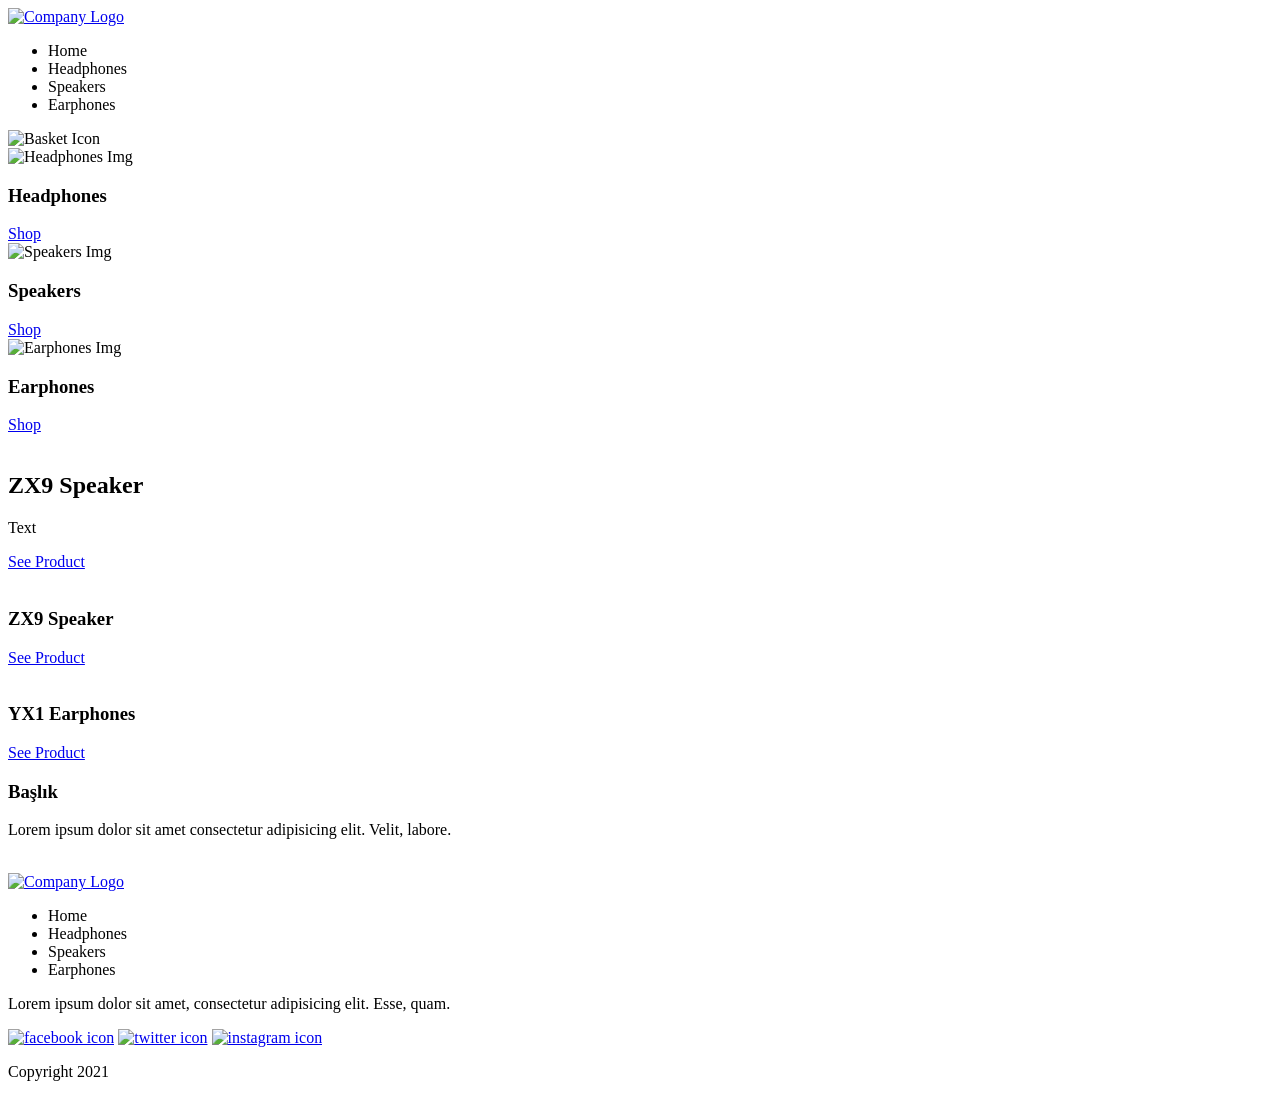
==== index.html @ f047198a "Update" ====
<!DOCTYPE html>
<html lang="en">
<head>
  <meta charset="UTF-8">
  <meta name="viewport" content="width=device-width, initial-scale=1.0">
  <title>Figma - Audiophile</title>
  <link rel="stylesheet" href="assets/css/reset.css">
  <script type="module" src="/assets/js/global.js" defer></script>
</head>
<body>
  <div class="container">
    <div class="header">
      <a href="/"><img src="" alt="Company Logo"></a>
      <div class="navbar">
        <ul>
          <li>Home</li>
          <li>Headphones</li>
          <li>Speakers</li>
          <li>Earphones</li>
        </ul>
      </div>
      <img src="" alt="Basket Icon">
    </div>
    <div class="hero">
      <div class="hero-text">

      </div>
      <!-- <img class="hero-img" src="assets/product-xx99-mark-two-headphones/desktop/image-category-page-preview.jpg" alt="Hero Img"> -->
    </div>
    <div class="categories">
      <div class="category-item">
        <img src="" alt="Headphones Img">
        <h3>Headphones</h3>
        <a href="#">Shop</a>
      </div>
      <div class="category-item">
        <img src="" alt="Speakers Img">
        <h3>Speakers</h3>
        <a href="#">Shop</a>
      </div>
      <div class="category-item">
        <img src="" alt="Earphones Img">
        <h3>Earphones</h3>
        <a href="#">Shop</a>
      </div>
    </div>
    <div class="products">
      <div class="product-zx9">
        <img src="" alt="">
        <div class="product-zx9-text">
          <h2>ZX9 Speaker</h2>
          <p>Text</p>
          <a href="#">See Product</a>
        </div>
      </div>
      <div class="product-zx7">
        <img src="" alt="">
        <div class="product-zx7-text">
          <h3>ZX9 Speaker</h3>
          <a href="#">See Product</a>
        </div>
      </div>
      <div class="product-zx9">
        <img src="" alt="">
        <div class="product-yx1-text">
          <h3>YX1 Earphones</h3>
          <a href="#">See Product</a>
        </div>
      </div>
    </div>
    <div class="main-content">
      <div class="content-text">
        <h3>Başlık</h3>
        <p>Lorem ipsum dolor sit amet consectetur adipisicing elit. Velit, labore.</p>
      </div>
      <img src="" alt="">
    </div>
    <div class="footer">
      <a href="/"><img src="" alt="Company Logo"></a>
      <div class="navbar">
        <ul>
          <li>Home</li>
          <li>Headphones</li>
          <li>Speakers</li>
          <li>Earphones</li>
        </ul>
      </div>
      <p>Lorem ipsum dolor sit amet, consectetur adipisicing elit. Esse, quam.</p>
      <div class="social-media">
        <a href="#"><img src="" alt="facebook icon"></a>
        <a href="#"><img src="" alt="twitter icon"></a>
        <a href="#"><img src="" alt="instagram icon"></a>
      </div>
      <p>Copyright 2021</p>
    </div>
  </div>
</body>
</html>
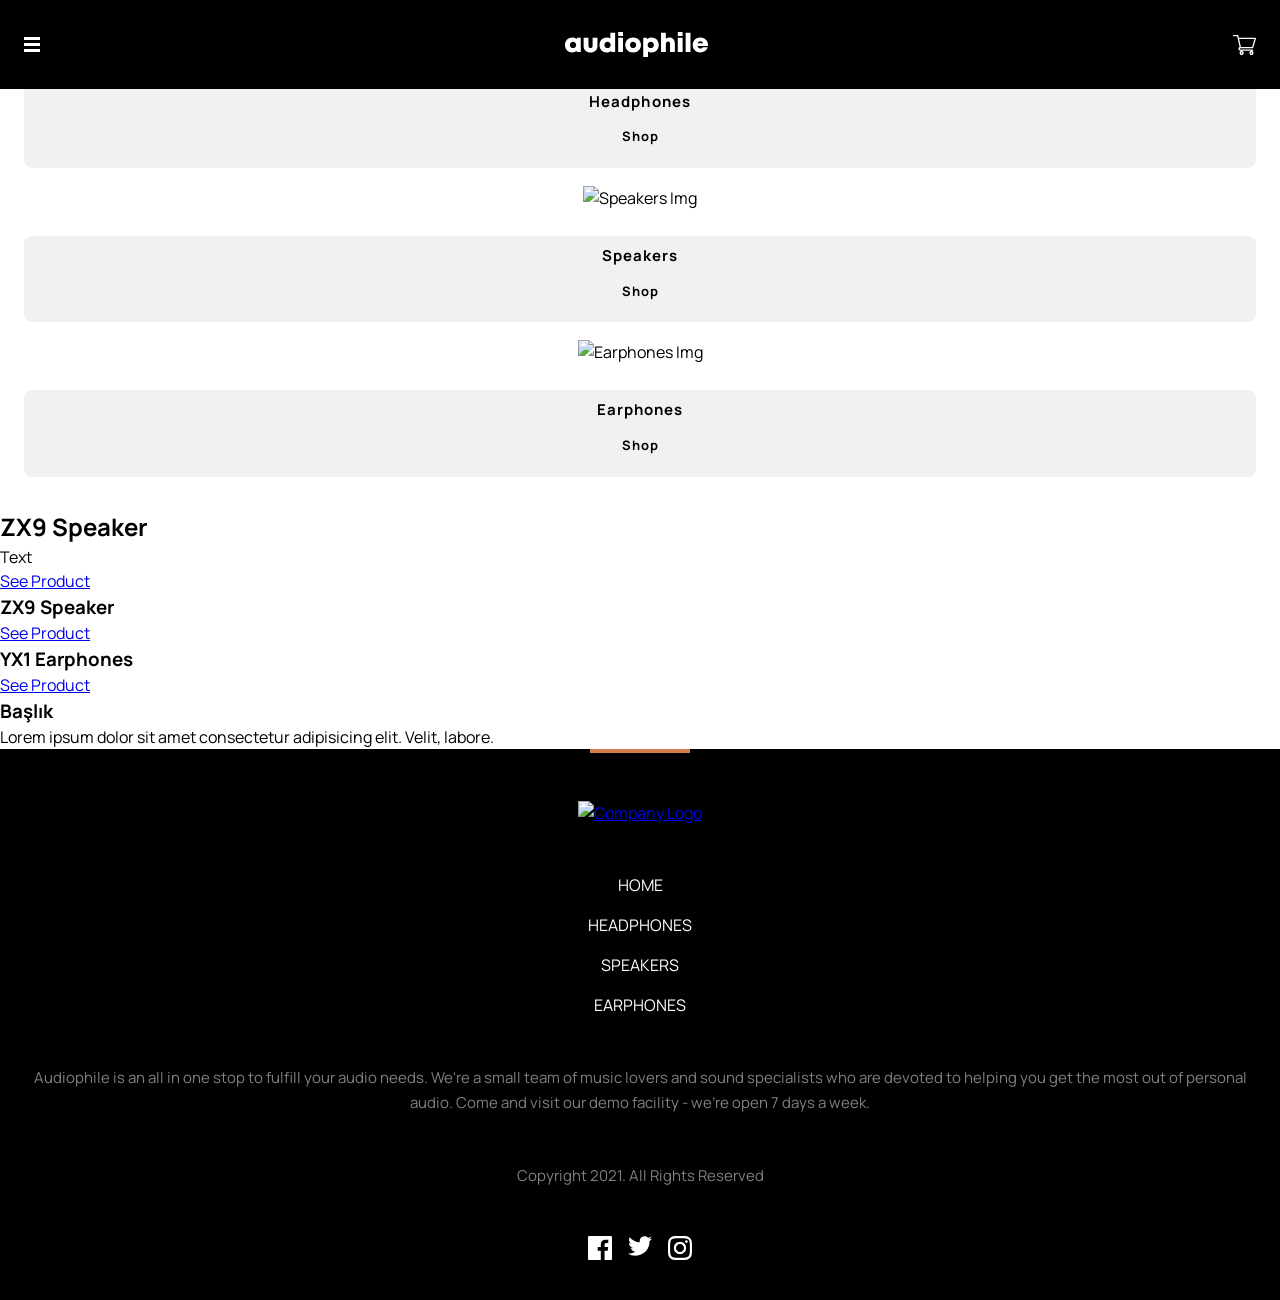
==== commit 5b36ecee: "update" ====
--- a/index.html
+++ b/index.html
@@ -1,98 +1,122 @@
 <!DOCTYPE html>
 <html lang="en">
-<head>
-  <meta charset="UTF-8">
-  <meta name="viewport" content="width=device-width, initial-scale=1.0">
-  <title>Figma - Audiophile</title>
-  <link rel="stylesheet" href="assets/css/reset.css">
-  <script type="module" src="/assets/js/global.js" defer></script>
-</head>
-<body>
-  <div class="container">
-    <div class="header">
-      <a href="/"><img src="" alt="Company Logo"></a>
-      <div class="navbar">
-        <ul>
-          <li>Home</li>
-          <li>Headphones</li>
-          <li>Speakers</li>
-          <li>Earphones</li>
-        </ul>
+  <head>
+    <meta charset="UTF-8" />
+    <meta name="viewport" content="width=device-width, initial-scale=1.0" />
+    <title>Figma - Audiophile</title>
+    <link rel="stylesheet" href="assets/css/reset.css" />
+    <script type="module" src="/assets/js/home.js" defer></script>
+  </head>
+  <body>
+    <div class="container">
+      <div class="header">
+        <div class="hamburger-menu">
+          <label>
+            <input type="checkbox" class="hamburgerMenuInput" />
+            <img src="/assets/shared/mobile/hamburger-icon.svg" alt="Hamburger Menu" />
+          </label>
+          <dialog class="hamburger-menu-container">
+            <div class="categories">
+              <div class="category-item">
+                <img src="/assets/product-xx99-mark-one-headphones/mobile/image-category-page-preview.png" alt="Headphones Img" />
+                <h3>HEADPHONES</h3>
+                <a href="/assets/pages/category.html#Headphones"><span>SHOP</span> <img src="../shared/mobile/right-arrow.svg" alt="Right Arrow" /></a>
+              </div>
+              <div class="category-item">
+                <img src="/assets/product-xx99-mark-one-headphones/mobile/image-category-page-preview.png" alt="Speakers Img" />
+                <h3>SPEAKERS</h3>
+                <a href="/assets/pages/category.html#Speakers"><span>SHOP</span> <img src="../shared/mobile/right-arrow.svg" alt="Right Arrow" /></a>
+              </div>
+              <div class="category-item">
+                <img src="/assets/product-xx99-mark-one-headphones/mobile/image-category-page-preview.png" alt="Earphones Img" />
+                <h3>EARPHONES</h3>
+                <a href="/assets/pages/category.html#Earphones"><span>SHOP</span> <img src="../shared/mobile/right-arrow.svg" alt="Right Arrow" /></a>
+              </div>
+            </div>
+          </dialog>
+        </div>
+        <a href="/"><img src="/assets/shared/desktop/logo.svg" alt="Company Logo" /></a>
+        <div class="navbar">
+          <ul>
+            <li>Home</li>
+            <li>Headphones</li>
+            <li>Speakers</li>
+            <li>Earphones</li>
+          </ul>
+        </div>
+        <img src="/assets/shared/desktop/icon-cart.svg" alt="Basket Icon" />
       </div>
-      <img src="" alt="Basket Icon">
-    </div>
-    <div class="hero">
-      <div class="hero-text">
-
+      <div class="hero">
+        <div class="hero-text"></div>
+        <!-- <img class="hero-img" src="assets/product-xx99-mark-two-headphones/desktop/image-category-page-preview.jpg" alt="Hero Img"> -->
       </div>
-      <!-- <img class="hero-img" src="assets/product-xx99-mark-two-headphones/desktop/image-category-page-preview.jpg" alt="Hero Img"> -->
-    </div>
-    <div class="categories">
-      <div class="category-item">
-        <img src="" alt="Headphones Img">
-        <h3>Headphones</h3>
-        <a href="#">Shop</a>
-      </div>
-      <div class="category-item">
-        <img src="" alt="Speakers Img">
-        <h3>Speakers</h3>
-        <a href="#">Shop</a>
-      </div>
-      <div class="category-item">
-        <img src="" alt="Earphones Img">
-        <h3>Earphones</h3>
-        <a href="#">Shop</a>
-      </div>
-    </div>
-    <div class="products">
-      <div class="product-zx9">
-        <img src="" alt="">
-        <div class="product-zx9-text">
-          <h2>ZX9 Speaker</h2>
-          <p>Text</p>
-          <a href="#">See Product</a>
+      <div class="categories">
+        <div class="category-item">
+          <img src="" alt="Headphones Img" />
+          <h3>Headphones</h3>
+          <a href="#">Shop</a>
+        </div>
+        <div class="category-item">
+          <img src="" alt="Speakers Img" />
+          <h3>Speakers</h3>
+          <a href="#">Shop</a>
+        </div>
+        <div class="category-item">
+          <img src="" alt="Earphones Img" />
+          <h3>Earphones</h3>
+          <a href="#">Shop</a>
         </div>
       </div>
-      <div class="product-zx7">
-        <img src="" alt="">
-        <div class="product-zx7-text">
-          <h3>ZX9 Speaker</h3>
-          <a href="#">See Product</a>
+      <div class="products">
+        <div class="product-zx9">
+          <img src="" alt="" />
+          <div class="product-zx9-text">
+            <h2>ZX9 Speaker</h2>
+            <p>Text</p>
+            <a href="#">See Product</a>
+          </div>
+        </div>
+        <div class="product-zx7">
+          <img src="" alt="" />
+          <div class="product-zx7-text">
+            <h3>ZX9 Speaker</h3>
+            <a href="#">See Product</a>
+          </div>
+        </div>
+        <div class="product-zx9">
+          <img src="" alt="" />
+          <div class="product-yx1-text">
+            <h3>YX1 Earphones</h3>
+            <a href="#">See Product</a>
+          </div>
         </div>
       </div>
-      <div class="product-zx9">
-        <img src="" alt="">
-        <div class="product-yx1-text">
-          <h3>YX1 Earphones</h3>
-          <a href="#">See Product</a>
+      <div class="main-content">
+        <div class="content-text">
+          <h3>Başlık</h3>
+          <p>Lorem ipsum dolor sit amet consectetur adipisicing elit. Velit, labore.</p>
+        </div>
+        <img src="" alt="" />
+      </div>
+      <div class="footer">
+        <hr />
+        <a href="/"><img src="../shared/desktop/logo.svg" alt="Company Logo" /></a>
+        <div class="navbar">
+          <ul>
+            <li><a href="/">HOME</a></li>
+            <li><a href="/assets/pages/category.html#Headphones">HEADPHONES</a></li>
+            <li><a href="/assets/pages/category.html#Speakers">SPEAKERS</a></li>
+            <li><a href="/assets/pages/category.html#Earphones">EARPHONES</a></li>
+          </ul>
+        </div>
+        <p>Audiophile is an all in one stop to fulfill your audio needs. We're a small team of music lovers and sound specialists who are devoted to helping you get the most out of personal audio. Come and visit our demo facility - we’re open 7 days a week.</p>
+        <p>Copyright 2021. All Rights Reserved</p>
+        <div class="social-media">
+          <a href="#"><img src="/assets/shared/mobile/facebook.svg" alt="facebook icon" /></a>
+          <a href="#"><img src="/assets/shared/mobile/twitter.svg" alt="twitter icon" /></a>
+          <a href="#"><img src="/assets/shared/mobile/instagram.svg" alt="instagram icon" /></a>
         </div>
       </div>
     </div>
-    <div class="main-content">
-      <div class="content-text">
-        <h3>Başlık</h3>
-        <p>Lorem ipsum dolor sit amet consectetur adipisicing elit. Velit, labore.</p>
-      </div>
-      <img src="" alt="">
-    </div>
-    <div class="footer">
-      <a href="/"><img src="" alt="Company Logo"></a>
-      <div class="navbar">
-        <ul>
-          <li>Home</li>
-          <li>Headphones</li>
-          <li>Speakers</li>
-          <li>Earphones</li>
-        </ul>
-      </div>
-      <p>Lorem ipsum dolor sit amet, consectetur adipisicing elit. Esse, quam.</p>
-      <div class="social-media">
-        <a href="#"><img src="" alt="facebook icon"></a>
-        <a href="#"><img src="" alt="twitter icon"></a>
-        <a href="#"><img src="" alt="instagram icon"></a>
-      </div>
-      <p>Copyright 2021</p>
-    </div>
-  </div>
-</body>
-</html>+  </body>
+</html>
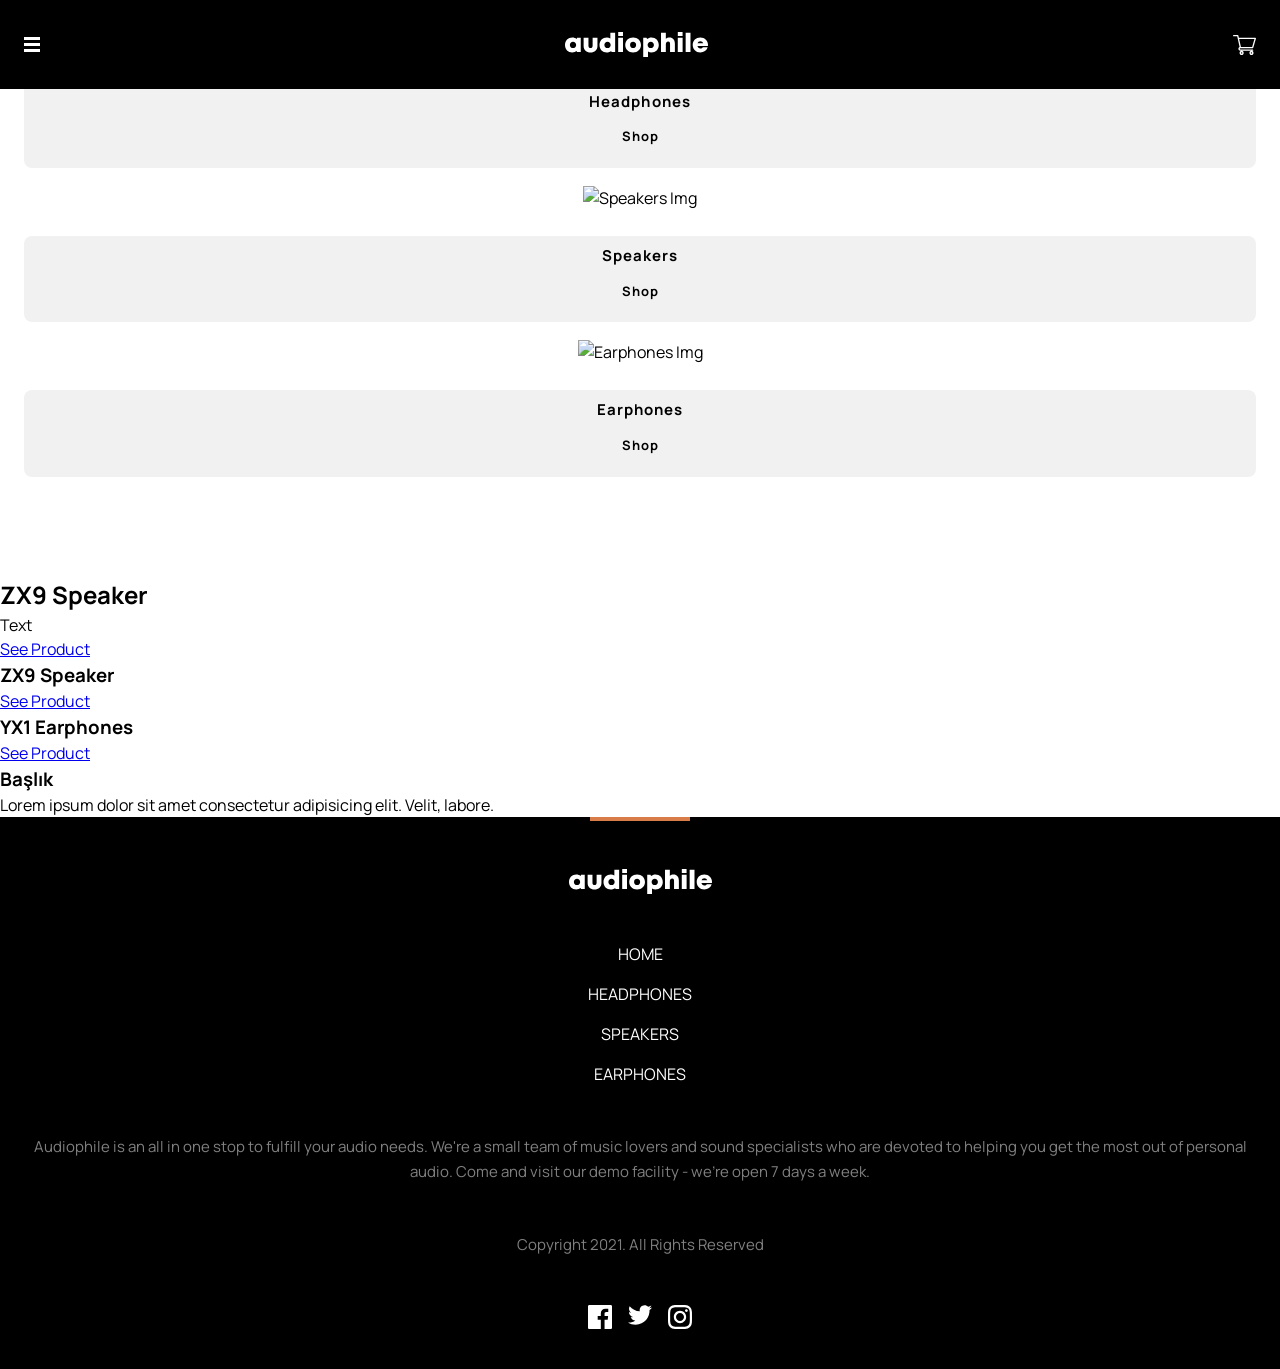
==== commit 525f1520: "update" ====
--- a/index.html
+++ b/index.html
@@ -20,17 +20,17 @@
               <div class="category-item">
                 <img src="/assets/product-xx99-mark-one-headphones/mobile/image-category-page-preview.png" alt="Headphones Img" />
                 <h3>HEADPHONES</h3>
-                <a href="/assets/pages/category.html#Headphones"><span>SHOP</span> <img src="../shared/mobile/right-arrow.svg" alt="Right Arrow" /></a>
+                <a href="/assets/pages/category.html#Headphones"><span>SHOP</span> <img src="/assets/shared/mobile/right-arrow.svg" alt="Right Arrow" /></a>
               </div>
               <div class="category-item">
                 <img src="/assets/product-xx99-mark-one-headphones/mobile/image-category-page-preview.png" alt="Speakers Img" />
                 <h3>SPEAKERS</h3>
-                <a href="/assets/pages/category.html#Speakers"><span>SHOP</span> <img src="../shared/mobile/right-arrow.svg" alt="Right Arrow" /></a>
+                <a href="/assets/pages/category.html#Speakers"><span>SHOP</span> <img src="/assets/shared/mobile/right-arrow.svg" alt="Right Arrow" /></a>
               </div>
               <div class="category-item">
                 <img src="/assets/product-xx99-mark-one-headphones/mobile/image-category-page-preview.png" alt="Earphones Img" />
                 <h3>EARPHONES</h3>
-                <a href="/assets/pages/category.html#Earphones"><span>SHOP</span> <img src="../shared/mobile/right-arrow.svg" alt="Right Arrow" /></a>
+                <a href="/assets/pages/category.html#Earphones"><span>SHOP</span> <img src="/assets/shared/mobile/right-arrow.svg" alt="Right Arrow" /></a>
               </div>
             </div>
           </dialog>
@@ -100,7 +100,7 @@
       </div>
       <div class="footer">
         <hr />
-        <a href="/"><img src="../shared/desktop/logo.svg" alt="Company Logo" /></a>
+        <a href="/"><img src="/assets/shared/desktop/logo.svg" alt="Company Logo" /></a>
         <div class="navbar">
           <ul>
             <li><a href="/">HOME</a></li>
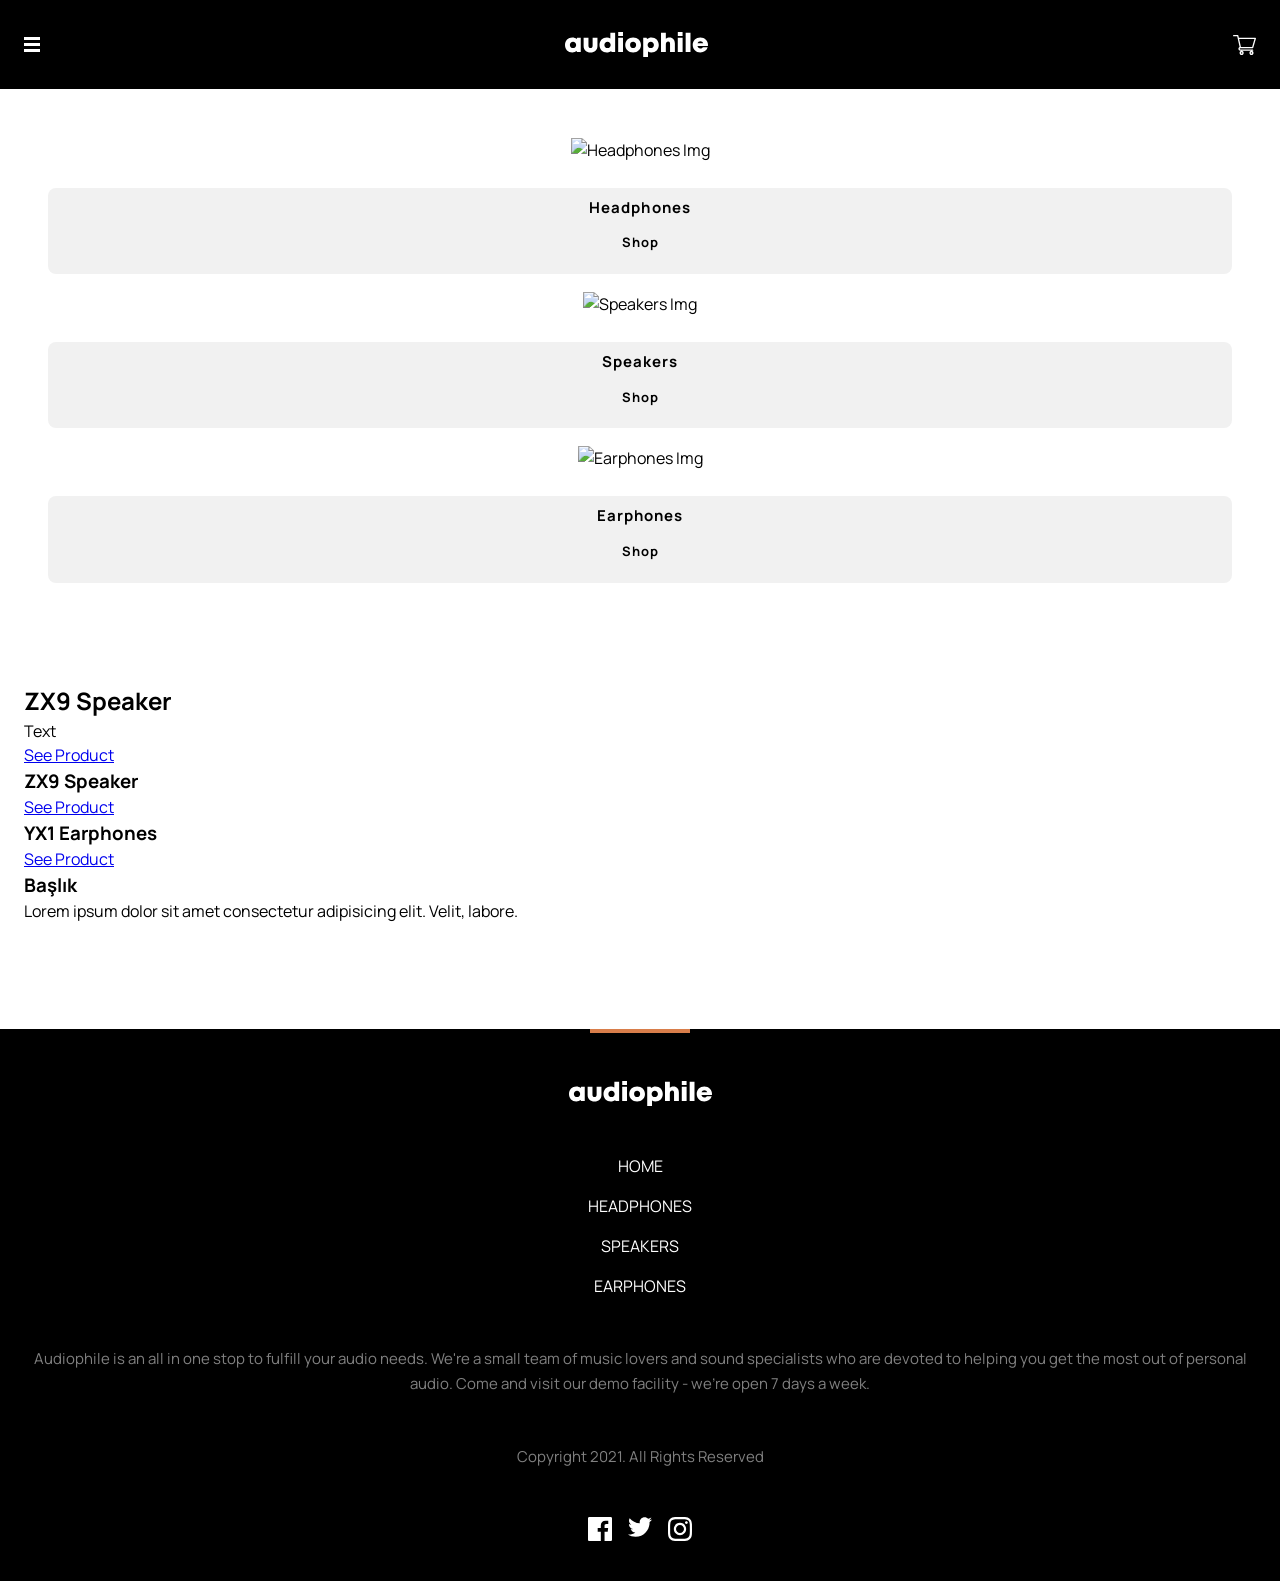
==== commit 37d66493: "update" ====
--- a/index.html
+++ b/index.html
@@ -8,44 +8,44 @@
     <script type="module" src="/assets/js/home.js" defer></script>
   </head>
   <body>
+    <div class="header">
+      <div class="hamburger-menu">
+        <label>
+          <input type="checkbox" class="hamburgerMenuInput" />
+          <img src="/assets/shared/mobile/hamburger-icon.svg" alt="Hamburger Menu" />
+        </label>
+        <dialog class="hamburger-menu-container">
+          <div class="categories">
+            <div class="category-item">
+              <img src="/assets/product-xx99-mark-one-headphones/mobile/image-category-page-preview.png" alt="Headphones Img" />
+              <h3>HEADPHONES</h3>
+              <a href="/assets/pages/category.html#Headphones"><span>SHOP</span> <img src="/assets/shared/mobile/right-arrow.svg" alt="Right Arrow" /></a>
+            </div>
+            <div class="category-item">
+              <img src="/assets/product-xx99-mark-one-headphones/mobile/image-category-page-preview.png" alt="Speakers Img" />
+              <h3>SPEAKERS</h3>
+              <a href="/assets/pages/category.html#Speakers"><span>SHOP</span> <img src="/assets/shared/mobile/right-arrow.svg" alt="Right Arrow" /></a>
+            </div>
+            <div class="category-item">
+              <img src="/assets/product-xx99-mark-one-headphones/mobile/image-category-page-preview.png" alt="Earphones Img" />
+              <h3>EARPHONES</h3>
+              <a href="/assets/pages/category.html#Earphones"><span>SHOP</span> <img src="/assets/shared/mobile/right-arrow.svg" alt="Right Arrow" /></a>
+            </div>
+          </div>
+        </dialog>
+      </div>
+      <a href="/"><img src="/assets/shared/desktop/logo.svg" alt="Company Logo" /></a>
+      <div class="navbar">
+        <ul>
+          <li>Home</li>
+          <li>Headphones</li>
+          <li>Speakers</li>
+          <li>Earphones</li>
+        </ul>
+      </div>
+      <img src="/assets/shared/desktop/icon-cart.svg" alt="Basket Icon" />
+    </div>
     <div class="container">
-      <div class="header">
-        <div class="hamburger-menu">
-          <label>
-            <input type="checkbox" class="hamburgerMenuInput" />
-            <img src="/assets/shared/mobile/hamburger-icon.svg" alt="Hamburger Menu" />
-          </label>
-          <dialog class="hamburger-menu-container">
-            <div class="categories">
-              <div class="category-item">
-                <img src="/assets/product-xx99-mark-one-headphones/mobile/image-category-page-preview.png" alt="Headphones Img" />
-                <h3>HEADPHONES</h3>
-                <a href="/assets/pages/category.html#Headphones"><span>SHOP</span> <img src="/assets/shared/mobile/right-arrow.svg" alt="Right Arrow" /></a>
-              </div>
-              <div class="category-item">
-                <img src="/assets/product-xx99-mark-one-headphones/mobile/image-category-page-preview.png" alt="Speakers Img" />
-                <h3>SPEAKERS</h3>
-                <a href="/assets/pages/category.html#Speakers"><span>SHOP</span> <img src="/assets/shared/mobile/right-arrow.svg" alt="Right Arrow" /></a>
-              </div>
-              <div class="category-item">
-                <img src="/assets/product-xx99-mark-one-headphones/mobile/image-category-page-preview.png" alt="Earphones Img" />
-                <h3>EARPHONES</h3>
-                <a href="/assets/pages/category.html#Earphones"><span>SHOP</span> <img src="/assets/shared/mobile/right-arrow.svg" alt="Right Arrow" /></a>
-              </div>
-            </div>
-          </dialog>
-        </div>
-        <a href="/"><img src="/assets/shared/desktop/logo.svg" alt="Company Logo" /></a>
-        <div class="navbar">
-          <ul>
-            <li>Home</li>
-            <li>Headphones</li>
-            <li>Speakers</li>
-            <li>Earphones</li>
-          </ul>
-        </div>
-        <img src="/assets/shared/desktop/icon-cart.svg" alt="Basket Icon" />
-      </div>
       <div class="hero">
         <div class="hero-text"></div>
         <!-- <img class="hero-img" src="assets/product-xx99-mark-two-headphones/desktop/image-category-page-preview.jpg" alt="Hero Img"> -->
@@ -98,24 +98,24 @@
         </div>
         <img src="" alt="" />
       </div>
-      <div class="footer">
-        <hr />
-        <a href="/"><img src="/assets/shared/desktop/logo.svg" alt="Company Logo" /></a>
-        <div class="navbar">
-          <ul>
-            <li><a href="/">HOME</a></li>
-            <li><a href="/assets/pages/category.html#Headphones">HEADPHONES</a></li>
-            <li><a href="/assets/pages/category.html#Speakers">SPEAKERS</a></li>
-            <li><a href="/assets/pages/category.html#Earphones">EARPHONES</a></li>
-          </ul>
-        </div>
-        <p>Audiophile is an all in one stop to fulfill your audio needs. We're a small team of music lovers and sound specialists who are devoted to helping you get the most out of personal audio. Come and visit our demo facility - we’re open 7 days a week.</p>
-        <p>Copyright 2021. All Rights Reserved</p>
-        <div class="social-media">
-          <a href="#"><img src="/assets/shared/mobile/facebook.svg" alt="facebook icon" /></a>
-          <a href="#"><img src="/assets/shared/mobile/twitter.svg" alt="twitter icon" /></a>
-          <a href="#"><img src="/assets/shared/mobile/instagram.svg" alt="instagram icon" /></a>
-        </div>
+    </div>
+    <div class="footer">
+      <hr />
+      <a href="/"><img src="/assets/shared/desktop/logo.svg" alt="Company Logo" /></a>
+      <div class="navbar">
+        <ul>
+          <li><a href="/">HOME</a></li>
+          <li><a href="/assets/pages/category.html#Headphones">HEADPHONES</a></li>
+          <li><a href="/assets/pages/category.html#Speakers">SPEAKERS</a></li>
+          <li><a href="/assets/pages/category.html#Earphones">EARPHONES</a></li>
+        </ul>
+      </div>
+      <p>Audiophile is an all in one stop to fulfill your audio needs. We're a small team of music lovers and sound specialists who are devoted to helping you get the most out of personal audio. Come and visit our demo facility - we’re open 7 days a week.</p>
+      <p>Copyright 2021. All Rights Reserved</p>
+      <div class="social-media">
+        <a href="#"><img src="/assets/shared/mobile/facebook.svg" alt="facebook icon" /></a>
+        <a href="#"><img src="/assets/shared/mobile/twitter.svg" alt="twitter icon" /></a>
+        <a href="#"><img src="/assets/shared/mobile/instagram.svg" alt="instagram icon" /></a>
       </div>
     </div>
   </body>
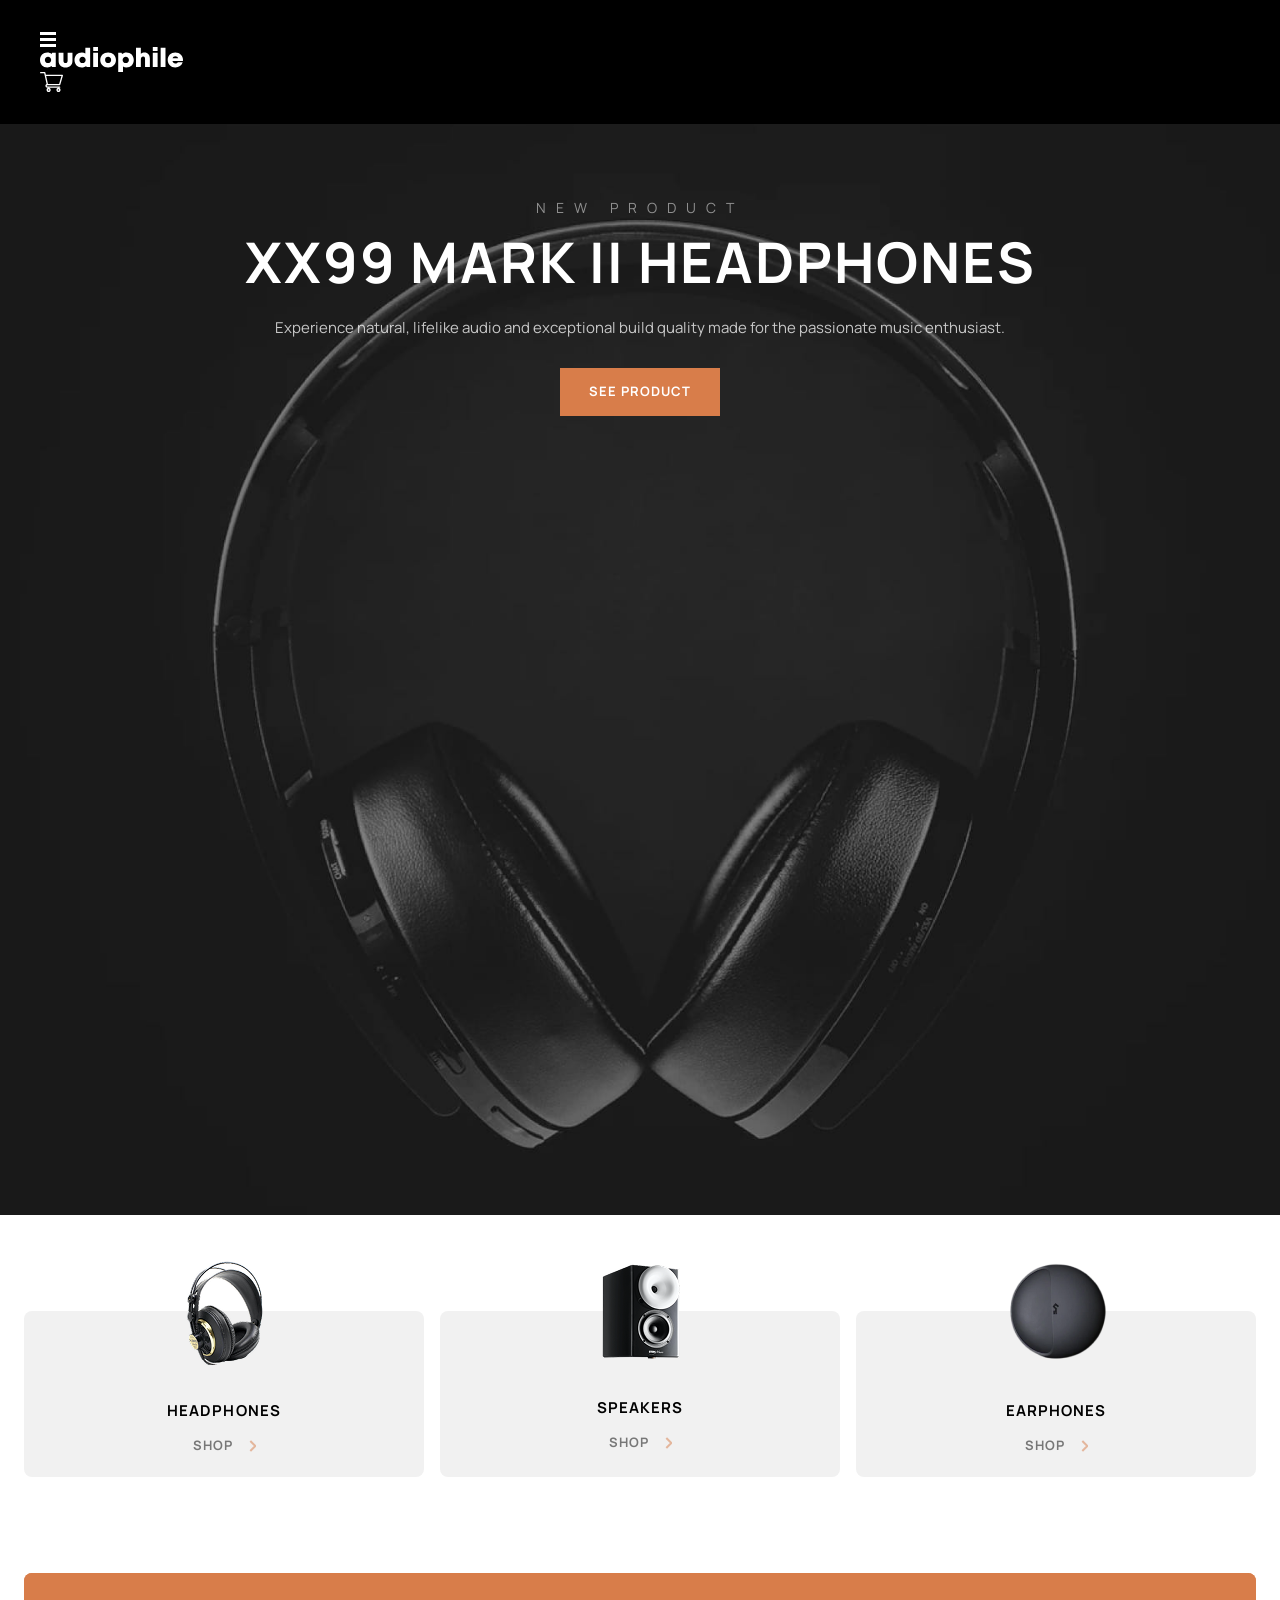
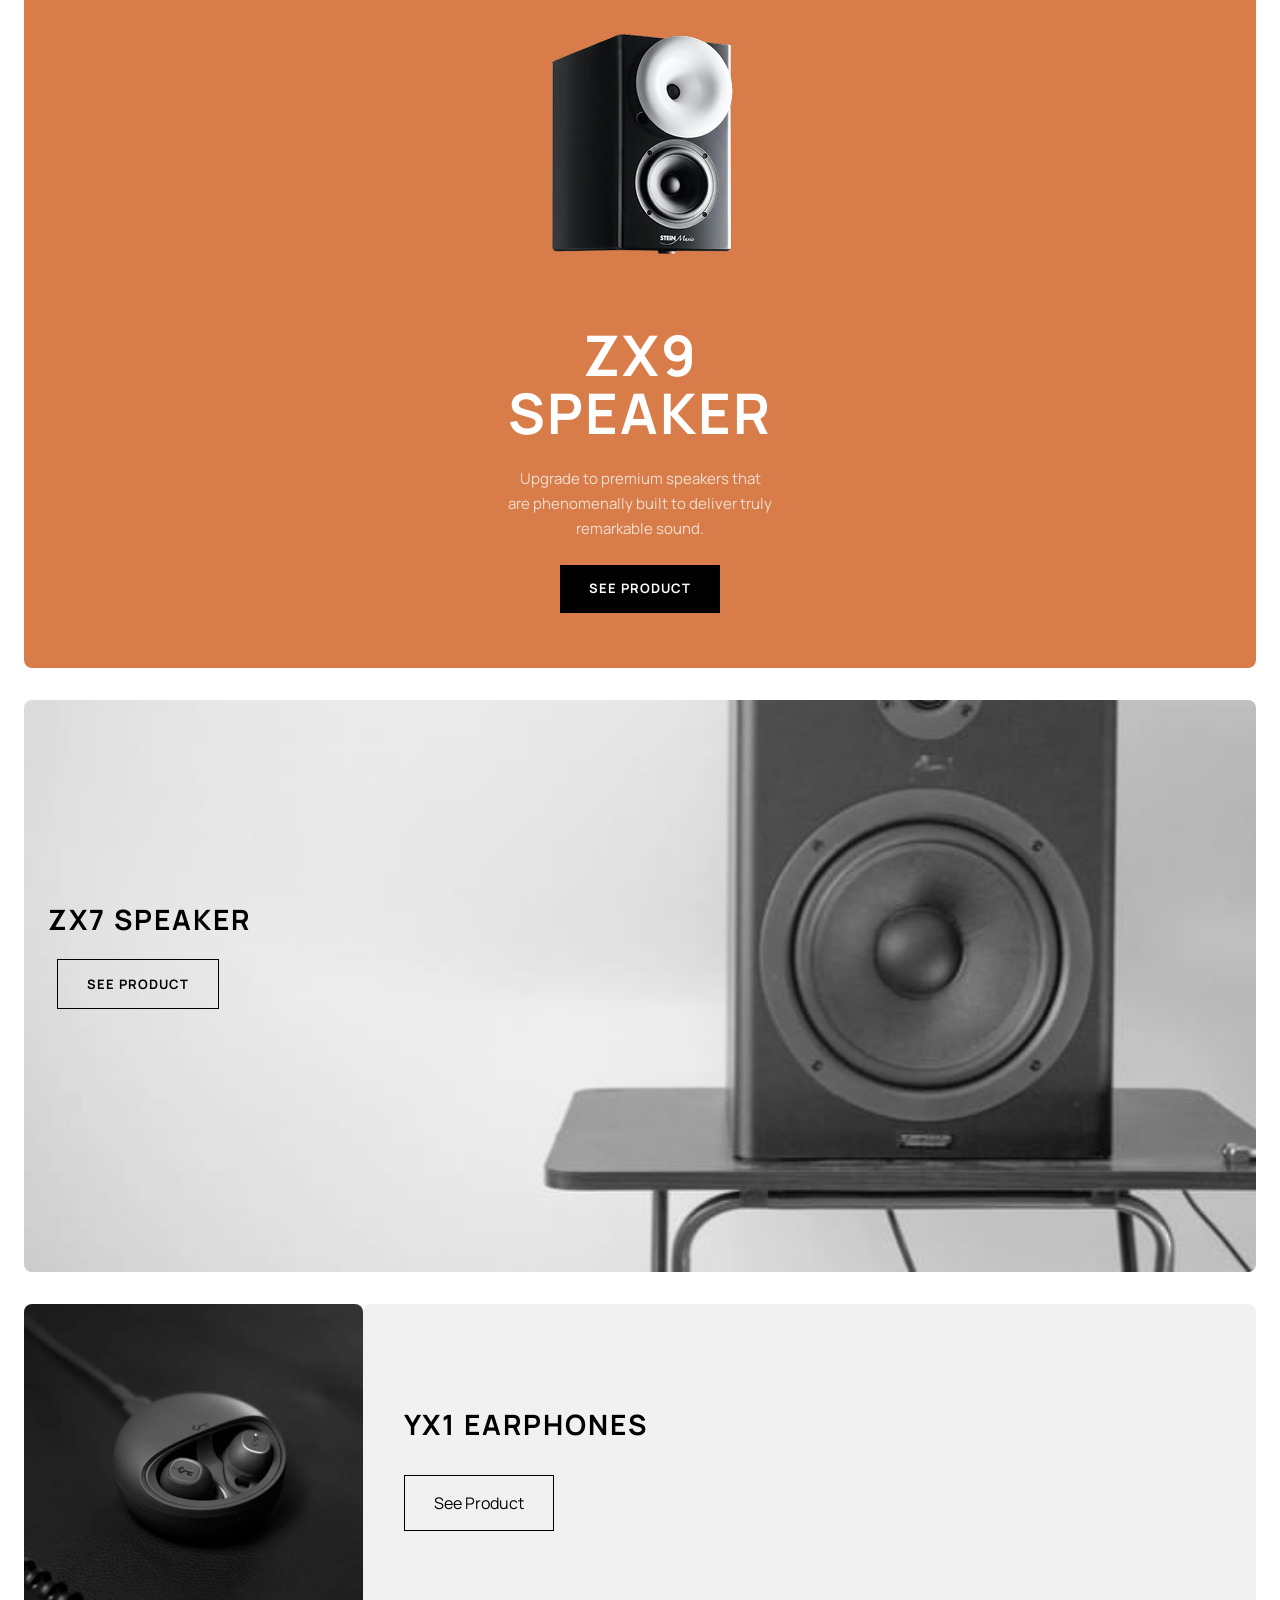
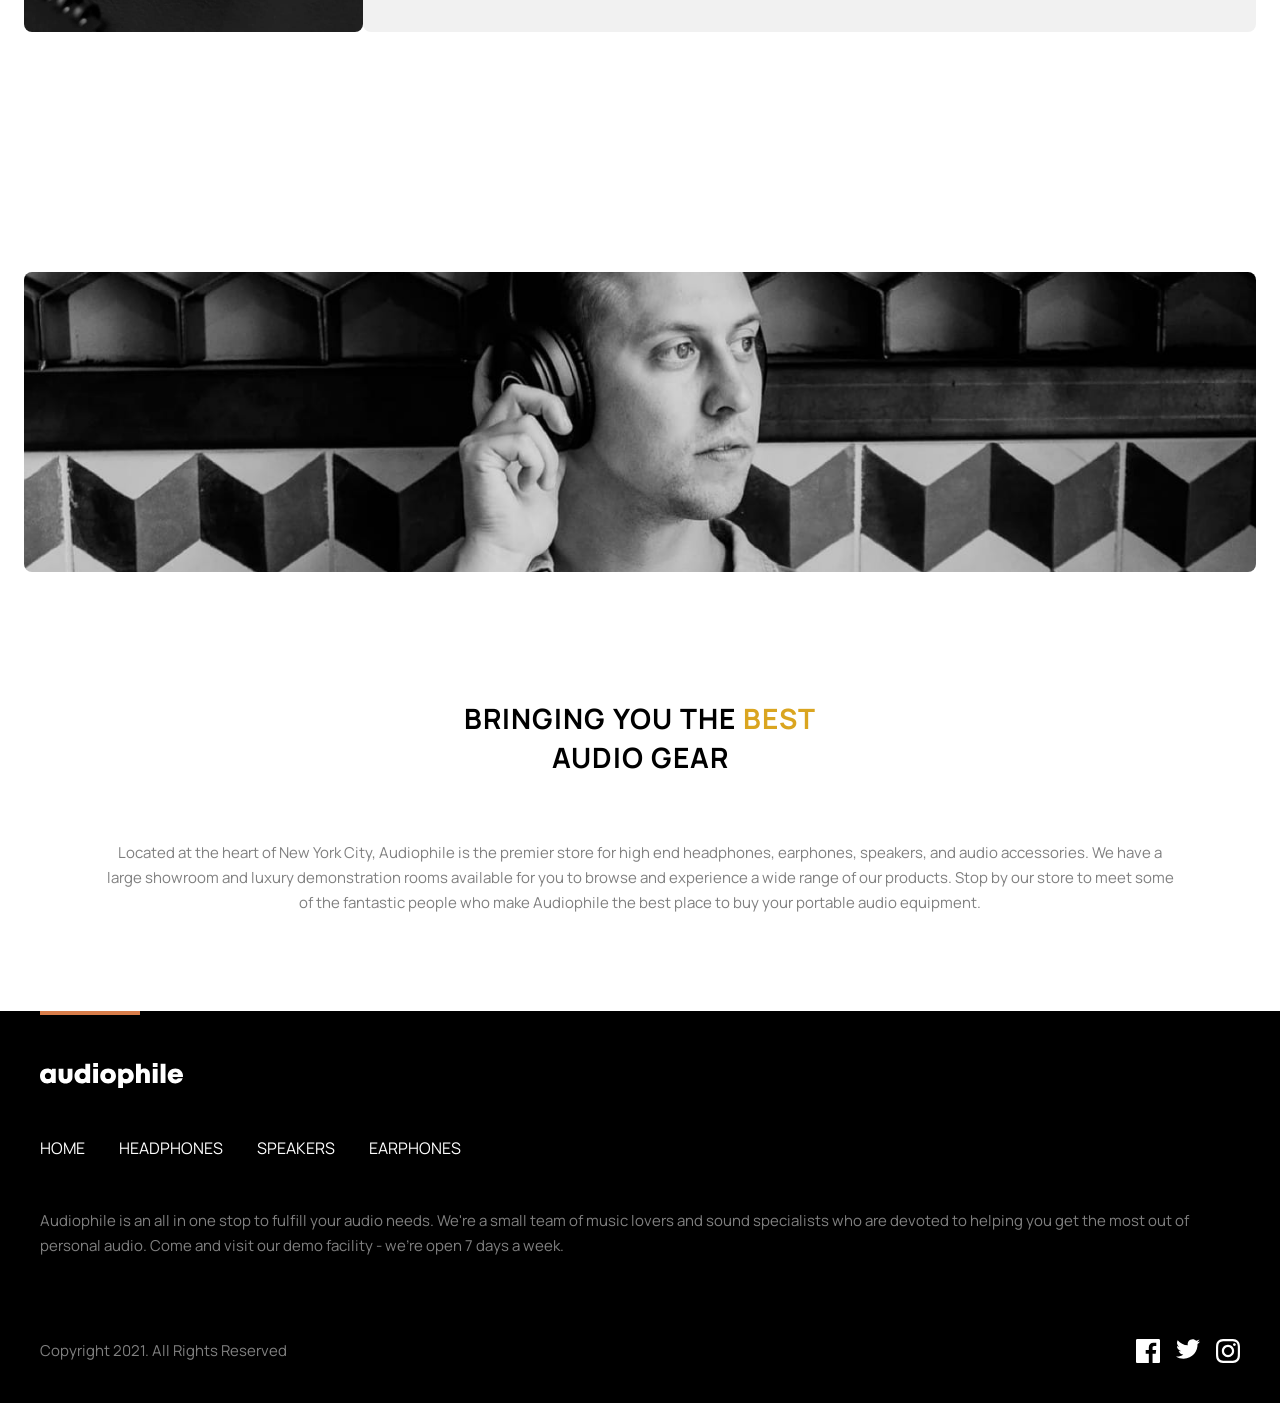
==== commit 4039edc2: "homepage sayfası" ====
--- a/index.html
+++ b/index.html
@@ -5,117 +5,265 @@
     <meta name="viewport" content="width=device-width, initial-scale=1.0" />
     <title>Figma - Audiophile</title>
     <link rel="stylesheet" href="assets/css/reset.css" />
+    <link rel="stylesheet" href="assets/css/homepage.css" />
     <script type="module" src="/assets/js/home.js" defer></script>
   </head>
   <body>
     <div class="header">
-      <div class="hamburger-menu">
-        <label>
-          <input type="checkbox" class="hamburgerMenuInput" />
-          <img src="/assets/shared/mobile/hamburger-icon.svg" alt="Hamburger Menu" />
-        </label>
-        <dialog class="hamburger-menu-container">
-          <div class="categories">
-            <div class="category-item">
-              <img src="/assets/product-xx99-mark-one-headphones/mobile/image-category-page-preview.png" alt="Headphones Img" />
-              <h3>HEADPHONES</h3>
-              <a href="/assets/pages/category.html#Headphones"><span>SHOP</span> <img src="/assets/shared/mobile/right-arrow.svg" alt="Right Arrow" /></a>
+      <div class="header-mobile">
+        <div class="hamburger-menu">
+          <label>
+            <input type="checkbox" class="hamburgerMenuInput" />
+            <img
+              src="/assets/shared/mobile/hamburger-icon.svg"
+              alt="Hamburger Menu"
+            />
+          </label>
+          <dialog class="hamburger-menu-container">
+            <div class="categories">
+              <div class="category-item">
+                <img
+                  src="/assets/product-xx99-mark-one-headphones/mobile/image-category-page-preview.png"
+                  alt="Headphones Img"
+                />
+                <h3>HEADPHONES</h3>
+                <a href="/assets/pages/category.html#Headphones"
+                  ><span>SHOP</span>
+                  <img
+                    src="/assets/shared/mobile/right-arrow.svg"
+                    alt="Right Arrow"
+                /></a>
+              </div>
+              <div class="category-item">
+                <img
+                  src="/assets/product-xx99-mark-one-headphones/mobile/image-category-page-preview.png"
+                  alt="Speakers Img"
+                />
+                <h3>SPEAKERS</h3>
+                <a href="/assets/pages/category.html#Speakers"
+                  ><span>SHOP</span>
+                  <img
+                    src="/assets/shared/mobile/right-arrow.svg"
+                    alt="Right Arrow"
+                /></a>
+              </div>
+              <div class="category-item">
+                <img
+                  src="/assets/product-xx99-mark-one-headphones/mobile/image-category-page-preview.png"
+                  alt="Earphones Img"
+                />
+                <h3>EARPHONES</h3>
+                <a href="/assets/pages/category.html#Earphones"
+                  ><span>SHOP</span>
+                  <img
+                    src="/assets/shared/mobile/right-arrow.svg"
+                    alt="Right Arrow"
+                /></a>
+              </div>
             </div>
-            <div class="category-item">
-              <img src="/assets/product-xx99-mark-one-headphones/mobile/image-category-page-preview.png" alt="Speakers Img" />
-              <h3>SPEAKERS</h3>
-              <a href="/assets/pages/category.html#Speakers"><span>SHOP</span> <img src="/assets/shared/mobile/right-arrow.svg" alt="Right Arrow" /></a>
-            </div>
-            <div class="category-item">
-              <img src="/assets/product-xx99-mark-one-headphones/mobile/image-category-page-preview.png" alt="Earphones Img" />
-              <h3>EARPHONES</h3>
-              <a href="/assets/pages/category.html#Earphones"><span>SHOP</span> <img src="/assets/shared/mobile/right-arrow.svg" alt="Right Arrow" /></a>
-            </div>
-          </div>
-        </dialog>
-      </div>
-      <a href="/"><img src="/assets/shared/desktop/logo.svg" alt="Company Logo" /></a>
-      <div class="navbar">
-        <ul>
-          <li>Home</li>
-          <li>Headphones</li>
-          <li>Speakers</li>
-          <li>Earphones</li>
-        </ul>
-      </div>
-      <img src="/assets/shared/desktop/icon-cart.svg" alt="Basket Icon" />
+          </dialog>
+        </div>
+        <a href="/"
+          ><img src="/assets/shared/desktop/logo.svg" alt="Company Logo"
+        /></a>
+        <div class="navbar">
+          <ul>
+            <li>Home</li>
+            <li>Headphones</li>
+            <li>Speakers</li>
+            <li>Earphones</li>
+          </ul>
+        </div>
+        <img src="/assets/shared/desktop/icon-cart.svg" alt="Basket Icon" />
+      </div>
+      
+    </div>
+    <div class="hero">
+      <img
+        class="hero-img"
+        src="assets/home/mobile/image-header.jpg"
+        alt="Hero Img"
+      />
+      <img
+        class="hero-tablet"
+        src="assets/home/tablet/image-header.jpg"
+        alt=""
+      />
+      <img
+        class="hero-desktop"
+        src="assets/home/desktop/image-hero.jpg"
+        alt=""
+      />
+      <div class="hero-text">
+        <h3>NEW PRODUCT</h3>
+        <h1>XX99 MARK II HEADPHONES</h1>
+        <p>
+          Experience natural, lifelike audio and exceptional build quality made
+          for the passionate music enthusiast.
+        </p>
+
+        <a href="#">SEE PRODUCT</a>
+      </div>
     </div>
     <div class="container">
-      <div class="hero">
-        <div class="hero-text"></div>
-        <!-- <img class="hero-img" src="assets/product-xx99-mark-two-headphones/desktop/image-category-page-preview.jpg" alt="Hero Img"> -->
-      </div>
       <div class="categories">
         <div class="category-item">
-          <img src="" alt="Headphones Img" />
-          <h3>Headphones</h3>
-          <a href="#">Shop</a>
+          <img
+            src="assets/product-xx99-mark-one-headphones/mobile/image-category-page-preview.png"
+            alt="Headphones Img"
+          />
+          <h3>HEADPHONES</h3>
+          <a href="#"
+            >SHOP
+            <span
+              ><img src="assets/shared/mobile/right-arrow.svg" alt="" /></span
+          ></a>
         </div>
         <div class="category-item">
-          <img src="" alt="Speakers Img" />
-          <h3>Speakers</h3>
-          <a href="#">Shop</a>
+          <img
+            src="assets/product-zx9-speaker/mobile/speaker-categoy-bg.png"
+            alt="Speakers Img"
+          />
+          <h3>SPEAKERS</h3>
+          <a href="#"
+            >SHOP
+            <span
+              ><img src="assets/shared/mobile/right-arrow.svg" alt="" /></span
+          ></a>
         </div>
         <div class="category-item">
-          <img src="" alt="Earphones Img" />
-          <h3>Earphones</h3>
-          <a href="#">Shop</a>
+          <img
+            src="assets/product-yx1-earphones/mobile/earphones-category-bg.png"
+            alt="Earphones Img"
+          />
+          <h3>EARPHONES</h3>
+          <a href="#"
+            >SHOP
+            <span
+              ><img src="assets/shared/mobile/right-arrow.svg" alt="" /></span
+          ></a>
         </div>
       </div>
       <div class="products">
-        <div class="product-zx9">
-          <img src="" alt="" />
+        <div class="product">
+          <div class="product-zx9">
+            <img
+              class="speaker1-mobile"
+              src="assets/product-zx9-speaker/mobile/speaker-product.png"
+              alt=""
+            />
+            <img
+              class="speaker1-tablet"
+              src="assets/product-zx9-speaker/tablet/speaker-product-tablet.png"
+              alt=""
+            />
+            <img class="speaker1-product-desktop" src="assets/product-zx9-speaker/desktop/speaker1-product-desktop.png" alt="">
+          </div>
           <div class="product-zx9-text">
-            <h2>ZX9 Speaker</h2>
-            <p>Text</p>
+            <h2>ZX9 <br />SPEAKER</h2>
+            <p>
+              Upgrade to premium speakers that are phenomenally built to deliver
+              truly remarkable sound.
+            </p>
+            <a href="#">SEE PRODUCT</a>
+          </div>
+        </div>
+        
+        <div class="product-zx7">
+          <img
+            class="speaker2-mobile"
+            src="assets/home/mobile/image-speaker-zx7.jpg"
+            alt=""
+          />
+          <img
+            class="speaker2-tablet"
+            src="assets/home/tablet/image-speaker-zx7.jpg"
+            alt=""
+          />
+          <img class="speaker2-desktop" src="assets/home/desktop/image-speaker-zx7.jpg" alt="">
+          <div class="product-zx7-text">
+            <h3>ZX7 SPEAKER</h3>
+            <a href="#">SEE PRODUCT</a>
+          </div>
+        </div>
+        <div class="product-yx1">
+          <img
+            class="earphones-mobile"
+            src="assets/product-yx1-earphones/mobile/image-gallery-2.jpg"
+            alt=""
+          />
+          <img
+            class="earphones-tablet"
+            src="assets/home/tablet/image-earphones-yx1.jpg"
+            alt=""
+          />
+          <img class="earphones-desktop" src="assets/home/desktop/image-earphones-yx1.jpg" alt="">
+          <div class="product-yx1-text">
+            <h3>YX1 EARPHONES</h3>
             <a href="#">See Product</a>
           </div>
         </div>
-        <div class="product-zx7">
-          <img src="" alt="" />
-          <div class="product-zx7-text">
-            <h3>ZX9 Speaker</h3>
-            <a href="#">See Product</a>
-          </div>
-        </div>
-        <div class="product-zx9">
-          <img src="" alt="" />
-          <div class="product-yx1-text">
-            <h3>YX1 Earphones</h3>
-            <a href="#">See Product</a>
-          </div>
-        </div>
       </div>
       <div class="main-content">
+        <img
+          class="content-mobile"
+          src="assets/shared/mobile/image-best-gear.jpg"
+          alt=""
+        />
+        <img
+          class="content-tablet"
+          src="assets/shared/tablet/image-best-gear.jpg"
+          alt=""
+        />
+        <img class="content-desktop" src="assets/shared/desktop/image-best-gear.jpg" alt="">
         <div class="content-text">
-          <h3>Başlık</h3>
-          <p>Lorem ipsum dolor sit amet consectetur adipisicing elit. Velit, labore.</p>
-        </div>
-        <img src="" alt="" />
+          <h3>
+            BRINGING YOU THE <span>BEST</span>
+            <br class="content-tbl-br" />AUDIO GEAR
+          </h3>
+          <p>
+            Located at the heart of New York City, Audiophile is the premier
+            store for high end headphones, earphones, speakers, and audio
+            accessories. We have a large showroom and luxury demonstration rooms
+            available for you to browse and experience a wide range of our
+            products. Stop by our store to meet some of the fantastic people who
+            make Audiophile the best place to buy your portable audio equipment.
+          </p>
+        </div>
       </div>
     </div>
     <div class="footer">
       <hr />
-      <a href="/"><img src="/assets/shared/desktop/logo.svg" alt="Company Logo" /></a>
+      <a href="/"
+        ><img src="/assets/shared/desktop/logo.svg" alt="Company Logo"
+      /></a>
       <div class="navbar">
         <ul>
           <li><a href="/">HOME</a></li>
-          <li><a href="/assets/pages/category.html#Headphones">HEADPHONES</a></li>
+          <li>
+            <a href="/assets/pages/category.html#Headphones">HEADPHONES</a>
+          </li>
           <li><a href="/assets/pages/category.html#Speakers">SPEAKERS</a></li>
           <li><a href="/assets/pages/category.html#Earphones">EARPHONES</a></li>
         </ul>
       </div>
-      <p>Audiophile is an all in one stop to fulfill your audio needs. We're a small team of music lovers and sound specialists who are devoted to helping you get the most out of personal audio. Come and visit our demo facility - we’re open 7 days a week.</p>
+      <p>
+        Audiophile is an all in one stop to fulfill your audio needs. We're a
+        small team of music lovers and sound specialists who are devoted to
+        helping you get the most out of personal audio. Come and visit our demo
+        facility - we’re open 7 days a week.
+      </p>
       <p>Copyright 2021. All Rights Reserved</p>
       <div class="social-media">
-        <a href="#"><img src="/assets/shared/mobile/facebook.svg" alt="facebook icon" /></a>
-        <a href="#"><img src="/assets/shared/mobile/twitter.svg" alt="twitter icon" /></a>
-        <a href="#"><img src="/assets/shared/mobile/instagram.svg" alt="instagram icon" /></a>
+        <a href="#"
+          ><img src="/assets/shared/mobile/facebook.svg" alt="facebook icon"
+        /></a>
+        <a href="#"
+          ><img src="/assets/shared/mobile/twitter.svg" alt="twitter icon"
+        /></a>
+        <a href="#"
+          ><img src="/assets/shared/mobile/instagram.svg" alt="instagram icon"
+        /></a>
       </div>
     </div>
   </body>
--- a/assets/css/homepage.css
+++ b/assets/css/homepage.css
@@ -0,0 +1,534 @@
+.container {
+  padding: 0px;
+  padding-inline: 24px;
+  padding-bottom: 120px;
+}
+.categories {
+  padding-inline: 0px;
+}
+.header {
+  z-index: 1;
+}
+.hero {
+  position: relative;
+}
+.hero-text {
+  position: absolute;
+  text-align: center;
+  top: 198px;
+  margin: auto;
+  padding-inline: 24px;
+  color: white;
+  h3 {
+    font-family: Manrope;
+    font-weight: 400;
+    font-size: 14px;
+    line-height: 19.12px;
+    letter-spacing: 10px;
+    text-align: center;
+    margin-bottom: 16px;
+    opacity: 0.5;
+  }
+  h1 {
+    font-family: Manrope;
+    font-weight: 700;
+    font-size: 36px;
+    line-height: 40px;
+    letter-spacing: 1.29px;
+    text-align: center;
+    margin-bottom: 24px;
+  }
+  p {
+    font-family: Manrope;
+    font-weight: 400;
+    font-size: 15px;
+    line-height: 25px;
+    letter-spacing: 0px;
+    text-align: center;
+    margin-bottom: 28px;
+    opacity: 0.75;
+  }
+  a {
+    padding: 15px 29px;
+    display: inline-block;
+    background-color: #d87d4a;
+    color: white;
+    text-decoration: none;
+    font-family: Manrope;
+    font-weight: 700;
+    font-size: 13px;
+    line-height: 17.76px;
+    letter-spacing: 1px;
+  }
+}
+.category-item {
+  border-radius: 8px;
+  a {
+    opacity: 0.5;
+    span {
+      opacity: 1;
+    }
+  }
+}
+.products {
+  text-align: center;
+  display: grid;
+  gap: 24px;
+}
+.product {
+  background-color: #d87d4a;
+  border-radius: 8px;
+}
+.product-zx9 {
+  background-color: #d87d4a;
+  color: white;
+  border-radius: 8px;
+  img {
+    margin: auto;
+    padding-top: 55px;
+    margin-bottom: 32px;
+  }
+}
+
+.product-zx9-text {
+  a {
+    padding: 15px 29px;
+    display: inline-block;
+    background-color: black;
+    margin-block: 24px 55px;
+    text-decoration: none;
+    color: white;
+    font-family: Manrope;
+    font-weight: 700;
+    font-size: 13px;
+    line-height: 17.76px;
+    letter-spacing: 1px;
+  }
+  h2 {
+    color: white;
+    font-family: Manrope;
+    font-weight: 700;
+    font-size: 36px;
+    line-height: 40px;
+    letter-spacing: 1.29px;
+    margin-bottom: 24px;
+  }
+  p {
+    color: white;
+    font-family: Manrope;
+    font-weight: 400;
+    font-size: 15px;
+    line-height: 25px;
+    letter-spacing: 0px;
+    text-align: center;
+    opacity: 0.75;
+  }
+}
+
+.product-zx7 {
+  color: black;
+  position: relative;
+  img {
+    border-radius: 8px;
+  }
+}
+.product-zx7-text {
+  position: absolute;
+  top: 35%;
+  h3 {
+    font-family: Manrope;
+    font-weight: 700;
+    font-size: 28px;
+    line-height: 38.25px;
+    letter-spacing: 2px;
+    margin-left: 24px;
+    margin-bottom: 32px;
+  }
+  a {
+    text-decoration: none;
+    color: black;
+    padding: 15px 29px;
+    border: 1px solid #000000;
+    font-family: Manrope;
+    font-weight: 700;
+    font-size: 13px;
+    line-height: 17.76px;
+    letter-spacing: 1px;
+  }
+}
+.product-yx1 {
+  margin-bottom: 120px;
+  display: flex;
+  flex-direction: column;
+  img {
+    border-radius: 8px;
+  }
+}
+.product-yx1-text {
+  background-color: #f1f1f1;
+  text-align: left;
+  padding-left: 24px;
+  padding-block: 41px;
+  margin-top: 24px;
+  border-radius: 8px;
+  h3 {
+    font-family: Manrope;
+    font-weight: 700;
+    font-size: 28px;
+    line-height: 38.25px;
+    letter-spacing: 2px;
+  }
+  a {
+    padding: 15px 29px;
+    display: inline-block;
+    border: 1px solid #000000;
+    text-decoration: none;
+    color: black;
+    margin-top: 32px;
+  }
+}
+.main-content {
+  display: flex;
+  flex-direction: column;
+  img {
+    border-radius: 8px;
+    margin-bottom: 40px;
+  }
+}
+.content-text {
+  text-align: center;
+  h3 {
+    font-family: Manrope;
+    font-weight: 700;
+    font-size: 28px;
+    line-height: 38.25px;
+    letter-spacing: 1px;
+    text-align: center;
+    margin-bottom: 32px;
+  }
+  p {
+    font-family: Manrope;
+    font-weight: 400;
+    font-size: 15px;
+    line-height: 25px;
+    letter-spacing: 0px;
+    text-align: center;
+  }
+  span {
+    color: goldenrod;
+  }
+}
+.hero-img {
+  display: block;
+}
+.hero-tablet {
+  display: none;
+}
+.speaker1-mobile {
+  display: block;
+}
+.speaker1-tablet {
+  display: none;
+}
+.speaker1-product-desktop {
+  display: none;
+}
+.speaker2-mobile {
+  display: block;
+}
+.speaker2-tablet {
+  display: none;
+  width: 100%;
+}
+.speaker2-desktop {
+  display: none;
+}
+.earphones-mobile {
+  display: block;
+}
+.earphones-tablet {
+  display: none;
+  width: 339px;
+}
+.earphones-desktop {
+  display: none;
+}
+.product-yx1 {
+  display: flex;
+  width: 100%;
+}
+.categories {
+  gap: 68px;
+}
+.content-mobile {
+  display: block;
+}
+.content-tablet {
+  display: none;
+}
+.content-desktop {
+  display: none;
+}
+.hero-desktop {
+  display: none;
+}
+@media screen and (min-width: 768px) {
+  .header-desktop {
+    display: none;
+  }
+  .hero-img {
+    display: none;
+  }
+  .hero-tablet {
+    display: block;
+  }
+  .categories {
+    display: flex;
+    flex-direction: row;
+    gap: 16px;
+    padding: 0px;
+    padding-block: 96px;
+  }
+  .speaker1-mobile {
+    display: none;
+  }
+  .speaker1-tablet {
+    display: block;
+  }
+  .speaker1-product-desktop {
+    display: none;
+  }
+  .speaker2-mobile {
+    display: none;
+  }
+  .speaker2-tablet {
+    display: block;
+    width: 100%;
+  }
+  .speaker2-desktop {
+    display: none;
+  }
+  .earphones-mobile {
+    display: none;
+  }
+  .earphones-tablet {
+    display: block;
+    width: 339px;
+  }
+  .earphones-desktop {
+    display: none;
+  }
+  .product-yx1 {
+    display: flex;
+    width: 100%;
+  }
+  .content-mobile {
+    display: none;
+  }
+  .content-tablet {
+    display: block;
+  }
+  .content-desktop {
+    display: none;
+  }
+  .hero-text {
+    left: 0px;
+    right: 0px;
+    h1 {
+      font-family: Manrope;
+      font-weight: 700;
+      font-size: 56px;
+      line-height: 58px;
+      letter-spacing: 2px;
+    }
+  }
+  .products {
+    gap: 32px;
+  }
+  .product-zx9 {
+    img {
+      padding-top: 52px;
+      margin-bottom: 64px;
+    }
+  }
+  .product-zx9 h2 {
+    font-family: Manrope;
+    font-weight: 700;
+    font-size: 56px;
+    line-height: 58px;
+    letter-spacing: 2px;
+    text-align: center;
+  }
+  .product-zx9-text {
+    width: 350px;
+    margin: auto;
+  }
+  .product-zx9 {
+    a {
+      margin-block: 40px 64px;
+    }
+  }
+  .product-yx1 {
+    display: flex;
+    flex-direction: row;
+  }
+  .product-yx1-text {
+    width: 100%;
+    height: 100%;
+    margin: 0;
+    padding: 0;
+    padding-block: 101px;
+    padding-inline: 41px 53px;
+  }
+  .content-text {
+    font-family: Manrope;
+    font-weight: 700;
+    font-size: 40px;
+    line-height: 44px;
+    letter-spacing: 1.43px;
+  }
+  .main-content {
+    img {
+      margin-bottom: 63px;
+    }
+  }
+  .container {
+    padding-bottom: 96px;
+  }
+  .content-tbl-br {
+    display: block;
+  }
+  .product {
+    flex-direction: row;
+    background-color: #d87d4a;
+    h2 {
+      font-family: Manrope;
+      font-weight: 700;
+      font-size: 56px;
+      line-height: 58px;
+      letter-spacing: 2px;
+    }
+  }
+}
+@media screen and (min-width: 1440px) {
+  .hero-tablet {
+    display: none;
+  }
+  .hero-img {
+    display: none;
+  }
+  .hero-desktop {
+    display: block;
+    width: 100%;
+  }
+  .header-mobile {
+    display: block;
+  }
+  .speaker1-product-desktop {
+    display: block;
+  }
+  .speaker1-tablet {
+    display: none;
+  }
+  .speaker1-mobile {
+    display: none;
+  }
+  .speaker2-desktop {
+    display: block;
+    width: 100%;
+  }
+  .speaker2-tablet {
+    display: none;
+  }
+  .speaker2-mobile {
+    display: none;
+  }
+  .earphones-mobile {
+    display: none;
+  }
+  .earphones-tablet {
+    display: none;
+  }
+  .earphones-desktop {
+    display: block;
+    margin-right: 30px;
+  }
+  .content-mobile {
+    display: none;
+  }
+  .content-tablet {
+    display: none;
+  }
+  .content-desktop {
+    display: block;
+  }
+  .product-yx1 {
+    margin-bottom: 200px;
+  }
+  .hero-text {
+    * {
+      text-align: left !important;
+    }
+    max-width: 450px;
+    left: 165px;
+    top: 225px;
+    right: auto;
+    text-align: left;
+  }
+  .container {
+    padding-inline: 145px;
+  }
+  .product {
+    display: flex;
+    flex-direction: row;
+    background-color: #d87d4a;
+    h2 {
+      font-family: Manrope;
+      font-weight: 700;
+      font-size: 56px;
+      line-height: 58px;
+      letter-spacing: 2px;
+    }
+  }
+  .product-zx9-text {
+    text-align: center;
+    color: white;
+    h2 {
+      margin-bottom: 24px;
+    }
+    p {
+      margin-bottom: 40px;
+      opacity: 0.75;
+    }
+    a {
+      text-decoration: none;
+      color: white;
+      background-color: black;
+      padding: 15px 29px;
+    }
+  }
+  .product-zx9 {
+    img {
+      margin-left: 117px;
+    }
+  }
+  .main-content {
+    display: flex;
+    flex-direction: row-reverse;
+    align-items: center;
+    justify-content: center;
+  }
+  .content-text {
+    margin-right: 125px;
+    * {
+      text-align: left !important;
+    }
+    h3 {
+      font-family: Manrope;
+      font-weight: 700;
+      font-size: 40px;
+      line-height: 44px;
+      letter-spacing: 1.43px;
+    }
+  }
+}
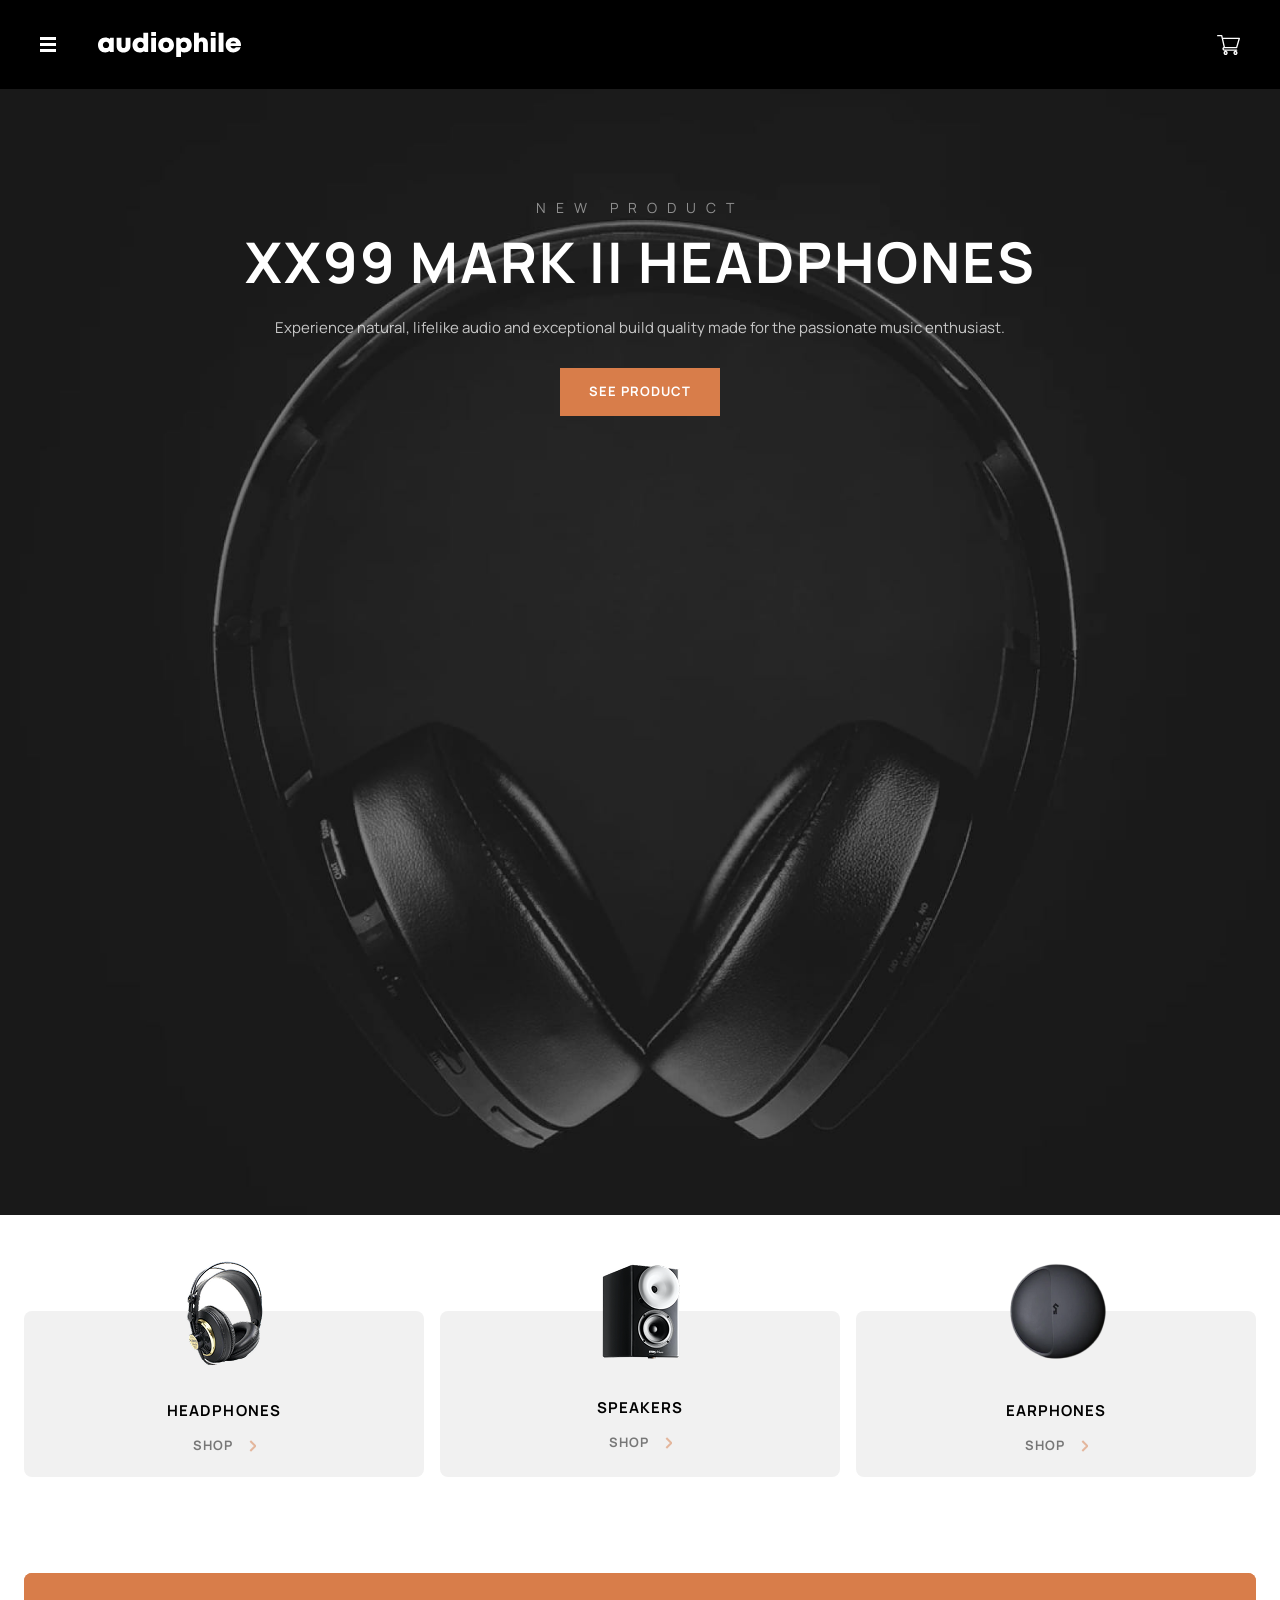
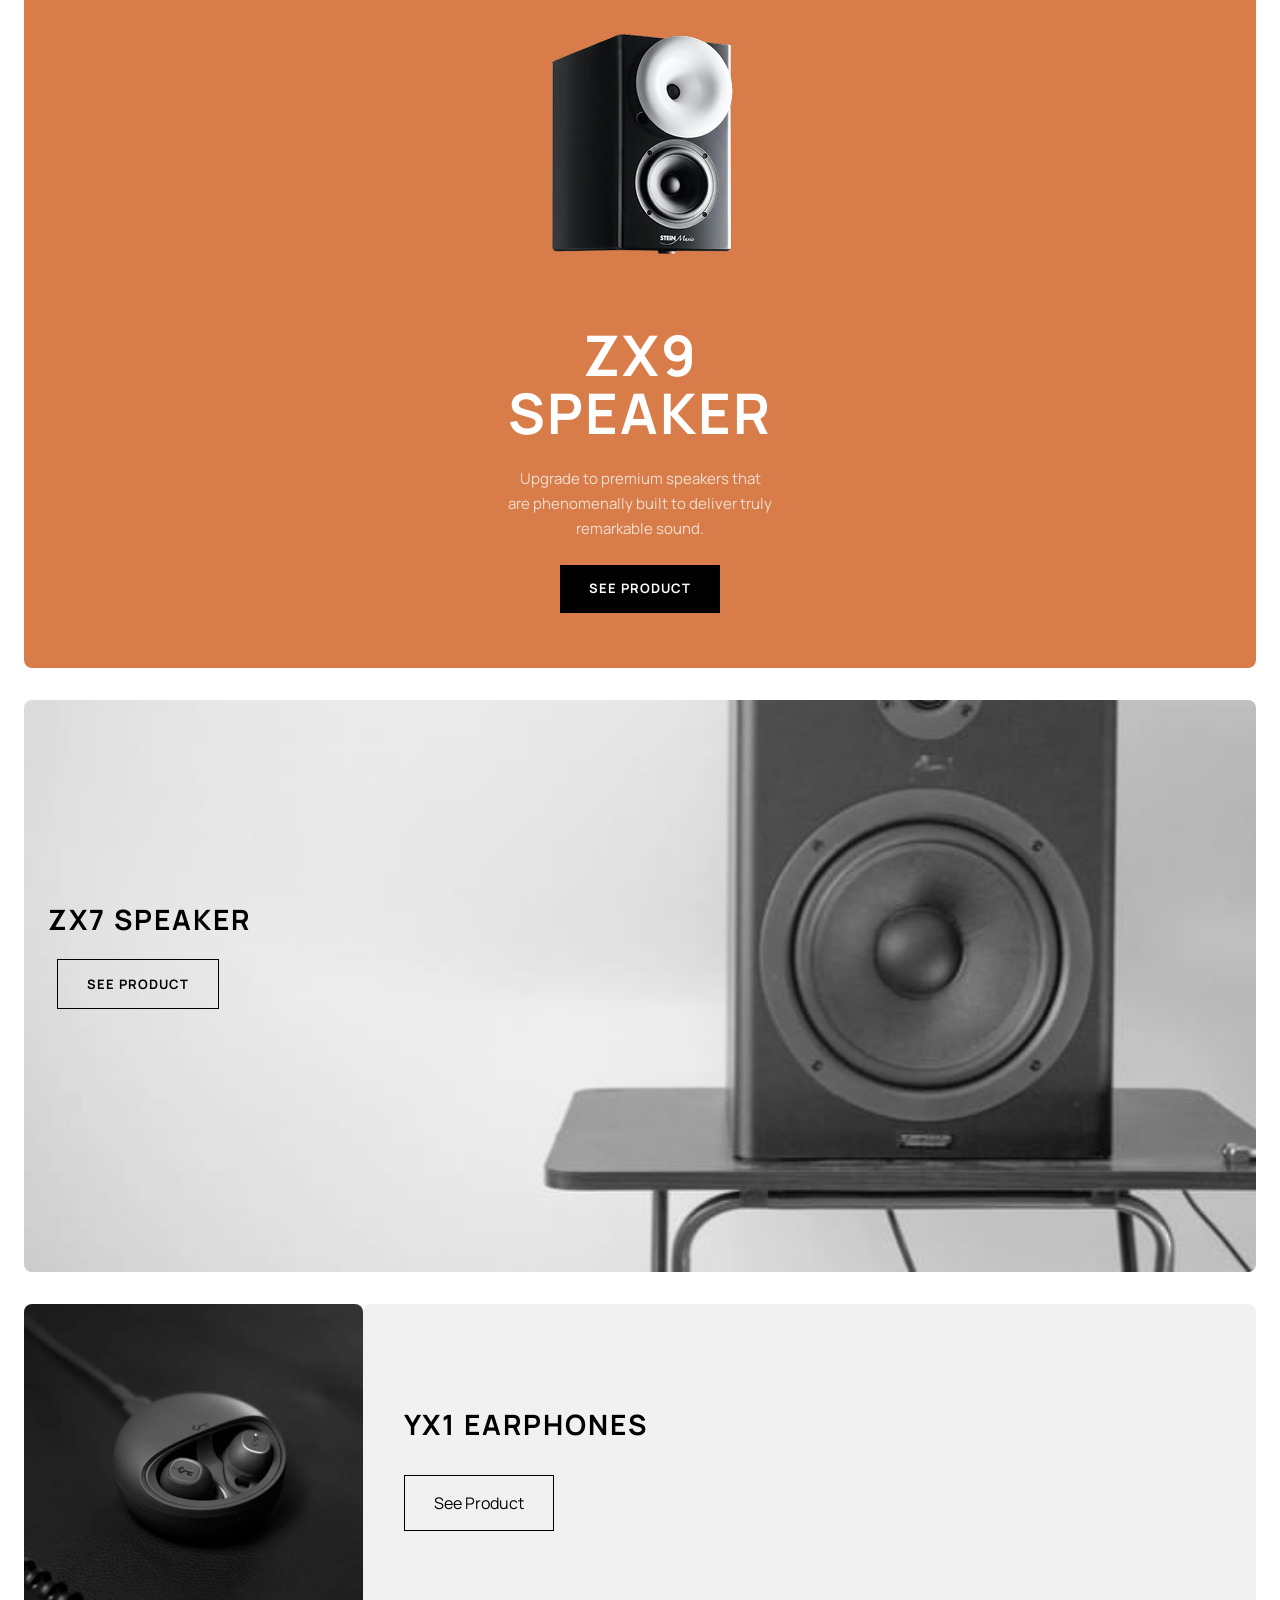
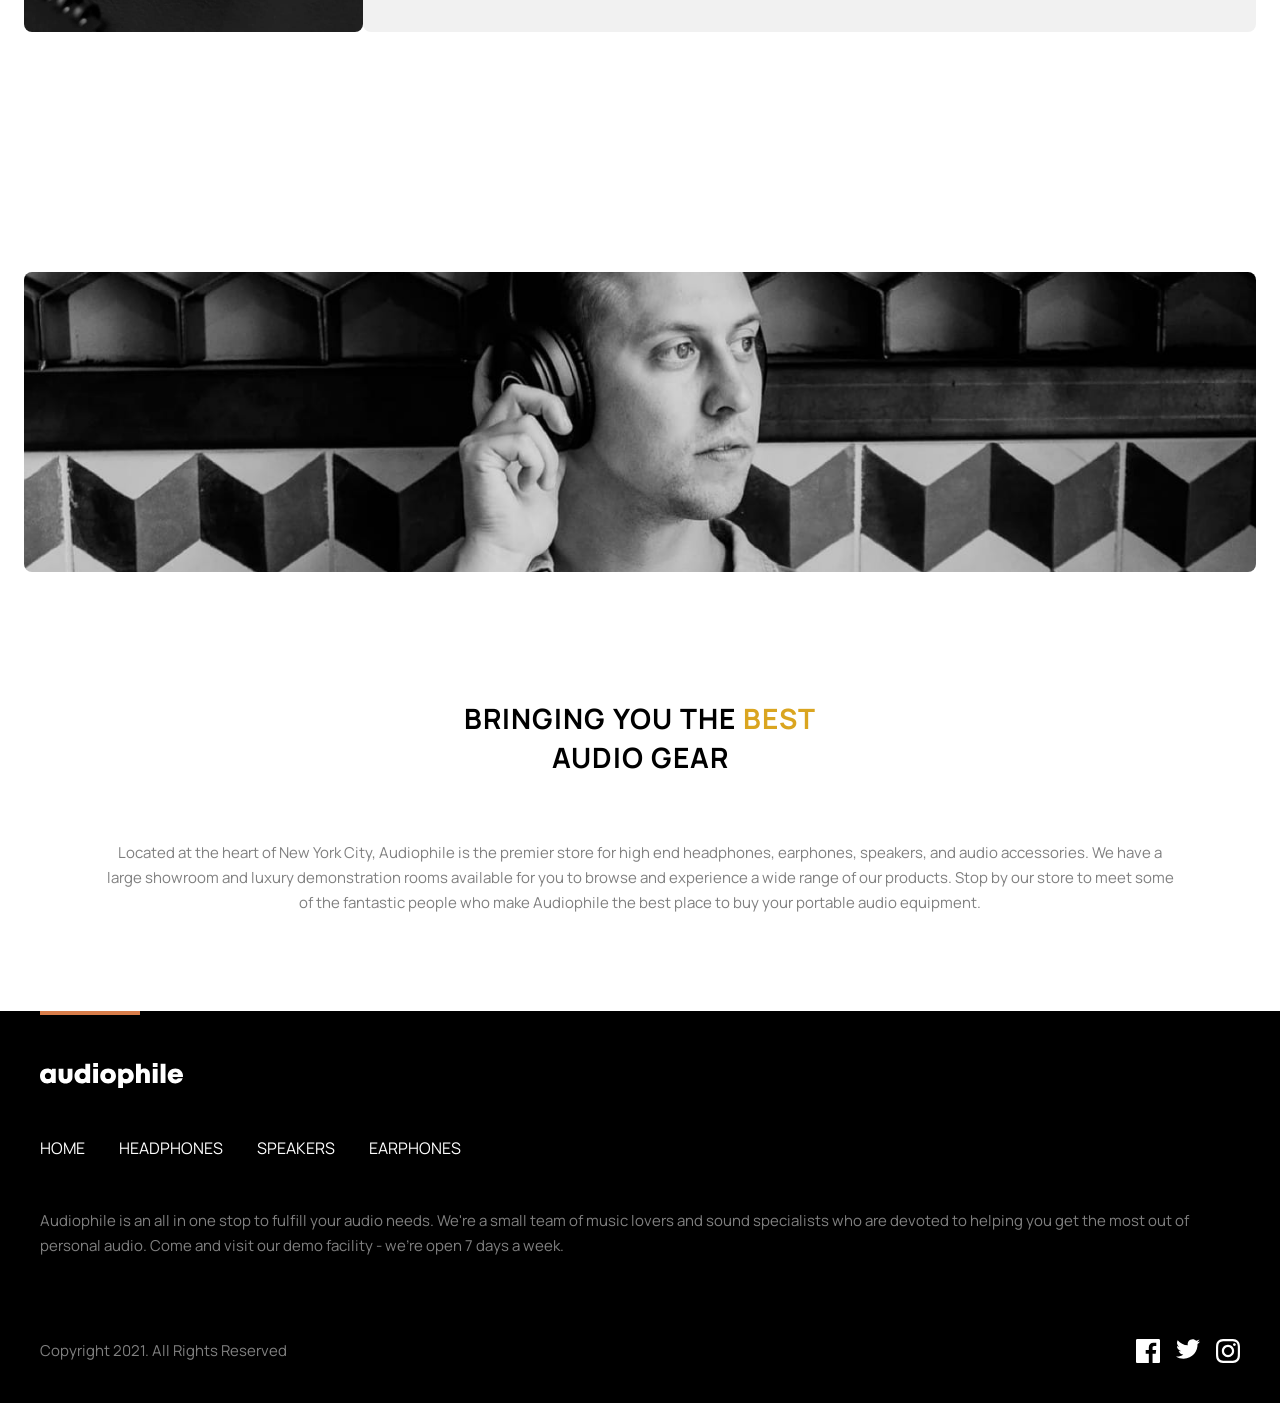
==== commit 59932b88: "Update Homepage header" ====
--- a/index.html
+++ b/index.html
@@ -10,97 +10,96 @@
   </head>
   <body>
     <div class="header">
-      <div class="header-mobile">
-        <div class="hamburger-menu">
-          <label>
-            <input type="checkbox" class="hamburgerMenuInput" />
-            <img
-              src="/assets/shared/mobile/hamburger-icon.svg"
-              alt="Hamburger Menu"
-            />
-          </label>
-          <dialog class="hamburger-menu-container">
-            <div class="categories">
-              <div class="category-item">
-                <img
-                  src="/assets/product-xx99-mark-one-headphones/mobile/image-category-page-preview.png"
-                  alt="Headphones Img"
-                />
-                <h3>HEADPHONES</h3>
-                <a href="/assets/pages/category.html#Headphones"
-                  ><span>SHOP</span>
-                  <img
-                    src="/assets/shared/mobile/right-arrow.svg"
-                    alt="Right Arrow"
-                /></a>
+      <div class="hamburger-menu">
+        <label>
+          <input type="checkbox" class="hamburgerMenuInput" />
+          <img src="/assets/shared/mobile/hamburger-icon.svg" alt="Hamburger Menu" />
+        </label>
+        <dialog class="hamburger-menu-container">
+          <div class="categories">
+            <div class="category-item">
+              <img src="/assets/product-xx99-mark-one-headphones/mobile/image-category-page-preview.png" alt="Headphones Img" />
+              <h3>HEADPHONES</h3>
+              <a href="/assets/pages/category.html#Headphones"><span>SHOP</span> <img src="/assets/shared/mobile/right-arrow.svg" alt="Right Arrow" /></a>
+            </div>
+            <div class="category-item">
+              <img src="/assets/product-xx99-mark-one-headphones/mobile/image-category-page-preview.png" alt="Speakers Img" />
+              <h3>SPEAKERS</h3>
+              <a href="/assets/pages/category.html#Speakers"><span>SHOP</span> <img src="/assets/shared/mobile/right-arrow.svg" alt="Right Arrow" /></a>
+            </div>
+            <div class="category-item">
+              <img src="/assets/product-xx99-mark-one-headphones/mobile/image-category-page-preview.png" alt="Earphones Img" />
+              <h3>EARPHONES</h3>
+              <a href="/assets/pages/category.html#Earphones"><span>SHOP</span> <img src="/assets/shared/mobile/right-arrow.svg" alt="Right Arrow" /></a>
+            </div>
+          </div>
+        </dialog>
+      </div>
+      <a href="/"><img src="/assets/shared/desktop/logo.svg" alt="Company Logo" /></a>
+      <div class="navbar">
+        <ul>
+          <li><a href="7">HOME</a></li>
+          <li><a href="/category#Headphones">HEADPHONES</a></li>
+          <li><a href="/category#Speakers">SPEAKERS</a></li>
+          <li><a href="/category#Earphones">EARPHONES</a></li>
+        </ul>
+      </div>
+      <label>
+        <input type="checkbox" class="cartInput" />
+        <img src="/assets/shared/desktop/icon-cart.svg" alt="Basket Icon" />
+        <dialog class="cart-dialog">
+          <div class="cart-container">
+            <div class="cart-header">
+              <h2>CART (2)</h2>
+              <button>Remove all</button>
+            </div>
+            <div class="cart-item-list">
+              <div class="cart-item">
+                <figure>
+                  <img src="/assets/product-xx99-mark-one-headphones/mobile/image-category-page-preview.png" alt="" />
+                </figure>
+                <div class="cart-item-metadata">
+                  <h3>XX99 MK II</h3>
+                  <p>$ 2,999</p>
+                </div>
+                <div class="cart-item-count">
+                  <button class="cart-item-countDec">-</button>
+                  <span>1</span>
+                  <button class="cart-item-countInc">+</button>
+                </div>
               </div>
-              <div class="category-item">
-                <img
-                  src="/assets/product-xx99-mark-one-headphones/mobile/image-category-page-preview.png"
-                  alt="Speakers Img"
-                />
-                <h3>SPEAKERS</h3>
-                <a href="/assets/pages/category.html#Speakers"
-                  ><span>SHOP</span>
-                  <img
-                    src="/assets/shared/mobile/right-arrow.svg"
-                    alt="Right Arrow"
-                /></a>
-              </div>
-              <div class="category-item">
-                <img
-                  src="/assets/product-xx99-mark-one-headphones/mobile/image-category-page-preview.png"
-                  alt="Earphones Img"
-                />
-                <h3>EARPHONES</h3>
-                <a href="/assets/pages/category.html#Earphones"
-                  ><span>SHOP</span>
-                  <img
-                    src="/assets/shared/mobile/right-arrow.svg"
-                    alt="Right Arrow"
-                /></a>
+              <div class="cart-item">
+                <figure>
+                  <img src="/assets/product-xx99-mark-one-headphones/mobile/image-category-page-preview.png" alt="" />
+                </figure>
+                <div class="cart-item-metadata">
+                  <h3>XX99 MK II</h3>
+                  <p>$ 2,999</p>
+                </div>
+                <div class="cart-item-count">
+                  <button class="cart-item-countDec">-</button>
+                  <span>1</span>
+                  <button class="cart-item-countInc">+</button>
+                </div>
               </div>
             </div>
-          </dialog>
-        </div>
-        <a href="/"
-          ><img src="/assets/shared/desktop/logo.svg" alt="Company Logo"
-        /></a>
-        <div class="navbar">
-          <ul>
-            <li>Home</li>
-            <li>Headphones</li>
-            <li>Speakers</li>
-            <li>Earphones</li>
-          </ul>
-        </div>
-        <img src="/assets/shared/desktop/icon-cart.svg" alt="Basket Icon" />
-      </div>
-      
+            <div class="cart-total-content">
+              <span>TOTAL</span>
+              <h3 class="cart-total">$ 5,396</h3>
+            </div>
+            <button class="cart-checkoutBtn">CHECKOUT</button>
+          </div>
+        </dialog>
+      </label>
     </div>
     <div class="hero">
-      <img
-        class="hero-img"
-        src="assets/home/mobile/image-header.jpg"
-        alt="Hero Img"
-      />
-      <img
-        class="hero-tablet"
-        src="assets/home/tablet/image-header.jpg"
-        alt=""
-      />
-      <img
-        class="hero-desktop"
-        src="assets/home/desktop/image-hero.jpg"
-        alt=""
-      />
+      <img class="hero-img" src="assets/home/mobile/image-header.jpg" alt="Hero Img" />
+      <img class="hero-tablet" src="assets/home/tablet/image-header.jpg" alt="" />
+      <img class="hero-desktop" src="assets/home/desktop/image-hero.jpg" alt="" />
       <div class="hero-text">
         <h3>NEW PRODUCT</h3>
         <h1>XX99 MARK II HEADPHONES</h1>
-        <p>
-          Experience natural, lifelike audio and exceptional build quality made
-          for the passionate music enthusiast.
-        </p>
+        <p>Experience natural, lifelike audio and exceptional build quality made for the passionate music enthusiast.</p>
 
         <a href="#">SEE PRODUCT</a>
       </div>
@@ -108,96 +107,54 @@
     <div class="container">
       <div class="categories">
         <div class="category-item">
-          <img
-            src="assets/product-xx99-mark-one-headphones/mobile/image-category-page-preview.png"
-            alt="Headphones Img"
-          />
+          <img src="assets/product-xx99-mark-one-headphones/mobile/image-category-page-preview.png" alt="Headphones Img" />
           <h3>HEADPHONES</h3>
           <a href="#"
-            >SHOP
-            <span
-              ><img src="assets/shared/mobile/right-arrow.svg" alt="" /></span
+            >SHOP <span><img src="assets/shared/mobile/right-arrow.svg" alt="" /></span
           ></a>
         </div>
         <div class="category-item">
-          <img
-            src="assets/product-zx9-speaker/mobile/speaker-categoy-bg.png"
-            alt="Speakers Img"
-          />
+          <img src="assets/product-zx9-speaker/mobile/speaker-categoy-bg.png" alt="Speakers Img" />
           <h3>SPEAKERS</h3>
           <a href="#"
-            >SHOP
-            <span
-              ><img src="assets/shared/mobile/right-arrow.svg" alt="" /></span
+            >SHOP <span><img src="assets/shared/mobile/right-arrow.svg" alt="" /></span
           ></a>
         </div>
         <div class="category-item">
-          <img
-            src="assets/product-yx1-earphones/mobile/earphones-category-bg.png"
-            alt="Earphones Img"
-          />
+          <img src="assets/product-yx1-earphones/mobile/earphones-category-bg.png" alt="Earphones Img" />
           <h3>EARPHONES</h3>
           <a href="#"
-            >SHOP
-            <span
-              ><img src="assets/shared/mobile/right-arrow.svg" alt="" /></span
+            >SHOP <span><img src="assets/shared/mobile/right-arrow.svg" alt="" /></span
           ></a>
         </div>
       </div>
       <div class="products">
         <div class="product">
           <div class="product-zx9">
-            <img
-              class="speaker1-mobile"
-              src="assets/product-zx9-speaker/mobile/speaker-product.png"
-              alt=""
-            />
-            <img
-              class="speaker1-tablet"
-              src="assets/product-zx9-speaker/tablet/speaker-product-tablet.png"
-              alt=""
-            />
-            <img class="speaker1-product-desktop" src="assets/product-zx9-speaker/desktop/speaker1-product-desktop.png" alt="">
+            <img class="speaker1-mobile" src="assets/product-zx9-speaker/mobile/speaker-product.png" alt="" />
+            <img class="speaker1-tablet" src="assets/product-zx9-speaker/tablet/speaker-product-tablet.png" alt="" />
+            <img class="speaker1-product-desktop" src="assets/product-zx9-speaker/desktop/speaker1-product-desktop.png" alt="" />
           </div>
           <div class="product-zx9-text">
             <h2>ZX9 <br />SPEAKER</h2>
-            <p>
-              Upgrade to premium speakers that are phenomenally built to deliver
-              truly remarkable sound.
-            </p>
+            <p>Upgrade to premium speakers that are phenomenally built to deliver truly remarkable sound.</p>
             <a href="#">SEE PRODUCT</a>
           </div>
         </div>
-        
+
         <div class="product-zx7">
-          <img
-            class="speaker2-mobile"
-            src="assets/home/mobile/image-speaker-zx7.jpg"
-            alt=""
-          />
-          <img
-            class="speaker2-tablet"
-            src="assets/home/tablet/image-speaker-zx7.jpg"
-            alt=""
-          />
-          <img class="speaker2-desktop" src="assets/home/desktop/image-speaker-zx7.jpg" alt="">
+          <img class="speaker2-mobile" src="assets/home/mobile/image-speaker-zx7.jpg" alt="" />
+          <img class="speaker2-tablet" src="assets/home/tablet/image-speaker-zx7.jpg" alt="" />
+          <img class="speaker2-desktop" src="assets/home/desktop/image-speaker-zx7.jpg" alt="" />
           <div class="product-zx7-text">
             <h3>ZX7 SPEAKER</h3>
             <a href="#">SEE PRODUCT</a>
           </div>
         </div>
         <div class="product-yx1">
-          <img
-            class="earphones-mobile"
-            src="assets/product-yx1-earphones/mobile/image-gallery-2.jpg"
-            alt=""
-          />
-          <img
-            class="earphones-tablet"
-            src="assets/home/tablet/image-earphones-yx1.jpg"
-            alt=""
-          />
-          <img class="earphones-desktop" src="assets/home/desktop/image-earphones-yx1.jpg" alt="">
+          <img class="earphones-mobile" src="assets/product-yx1-earphones/mobile/image-gallery-2.jpg" alt="" />
+          <img class="earphones-tablet" src="assets/home/tablet/image-earphones-yx1.jpg" alt="" />
+          <img class="earphones-desktop" src="assets/home/desktop/image-earphones-yx1.jpg" alt="" />
           <div class="product-yx1-text">
             <h3>YX1 EARPHONES</h3>
             <a href="#">See Product</a>
@@ -205,38 +162,18 @@
         </div>
       </div>
       <div class="main-content">
-        <img
-          class="content-mobile"
-          src="assets/shared/mobile/image-best-gear.jpg"
-          alt=""
-        />
-        <img
-          class="content-tablet"
-          src="assets/shared/tablet/image-best-gear.jpg"
-          alt=""
-        />
-        <img class="content-desktop" src="assets/shared/desktop/image-best-gear.jpg" alt="">
+        <img class="content-mobile" src="assets/shared/mobile/image-best-gear.jpg" alt="" />
+        <img class="content-tablet" src="assets/shared/tablet/image-best-gear.jpg" alt="" />
+        <img class="content-desktop" src="assets/shared/desktop/image-best-gear.jpg" alt="" />
         <div class="content-text">
-          <h3>
-            BRINGING YOU THE <span>BEST</span>
-            <br class="content-tbl-br" />AUDIO GEAR
-          </h3>
-          <p>
-            Located at the heart of New York City, Audiophile is the premier
-            store for high end headphones, earphones, speakers, and audio
-            accessories. We have a large showroom and luxury demonstration rooms
-            available for you to browse and experience a wide range of our
-            products. Stop by our store to meet some of the fantastic people who
-            make Audiophile the best place to buy your portable audio equipment.
-          </p>
+          <h3>BRINGING YOU THE <span>BEST</span> <br class="content-tbl-br" />AUDIO GEAR</h3>
+          <p>Located at the heart of New York City, Audiophile is the premier store for high end headphones, earphones, speakers, and audio accessories. We have a large showroom and luxury demonstration rooms available for you to browse and experience a wide range of our products. Stop by our store to meet some of the fantastic people who make Audiophile the best place to buy your portable audio equipment.</p>
         </div>
       </div>
     </div>
     <div class="footer">
       <hr />
-      <a href="/"
-        ><img src="/assets/shared/desktop/logo.svg" alt="Company Logo"
-      /></a>
+      <a href="/"><img src="/assets/shared/desktop/logo.svg" alt="Company Logo" /></a>
       <div class="navbar">
         <ul>
           <li><a href="/">HOME</a></li>
@@ -247,23 +184,12 @@
           <li><a href="/assets/pages/category.html#Earphones">EARPHONES</a></li>
         </ul>
       </div>
-      <p>
-        Audiophile is an all in one stop to fulfill your audio needs. We're a
-        small team of music lovers and sound specialists who are devoted to
-        helping you get the most out of personal audio. Come and visit our demo
-        facility - we’re open 7 days a week.
-      </p>
+      <p>Audiophile is an all in one stop to fulfill your audio needs. We're a small team of music lovers and sound specialists who are devoted to helping you get the most out of personal audio. Come and visit our demo facility - we’re open 7 days a week.</p>
       <p>Copyright 2021. All Rights Reserved</p>
       <div class="social-media">
-        <a href="#"
-          ><img src="/assets/shared/mobile/facebook.svg" alt="facebook icon"
-        /></a>
-        <a href="#"
-          ><img src="/assets/shared/mobile/twitter.svg" alt="twitter icon"
-        /></a>
-        <a href="#"
-          ><img src="/assets/shared/mobile/instagram.svg" alt="instagram icon"
-        /></a>
+        <a href="#"><img src="/assets/shared/mobile/facebook.svg" alt="facebook icon" /></a>
+        <a href="#"><img src="/assets/shared/mobile/twitter.svg" alt="twitter icon" /></a>
+        <a href="#"><img src="/assets/shared/mobile/instagram.svg" alt="instagram icon" /></a>
       </div>
     </div>
   </body>
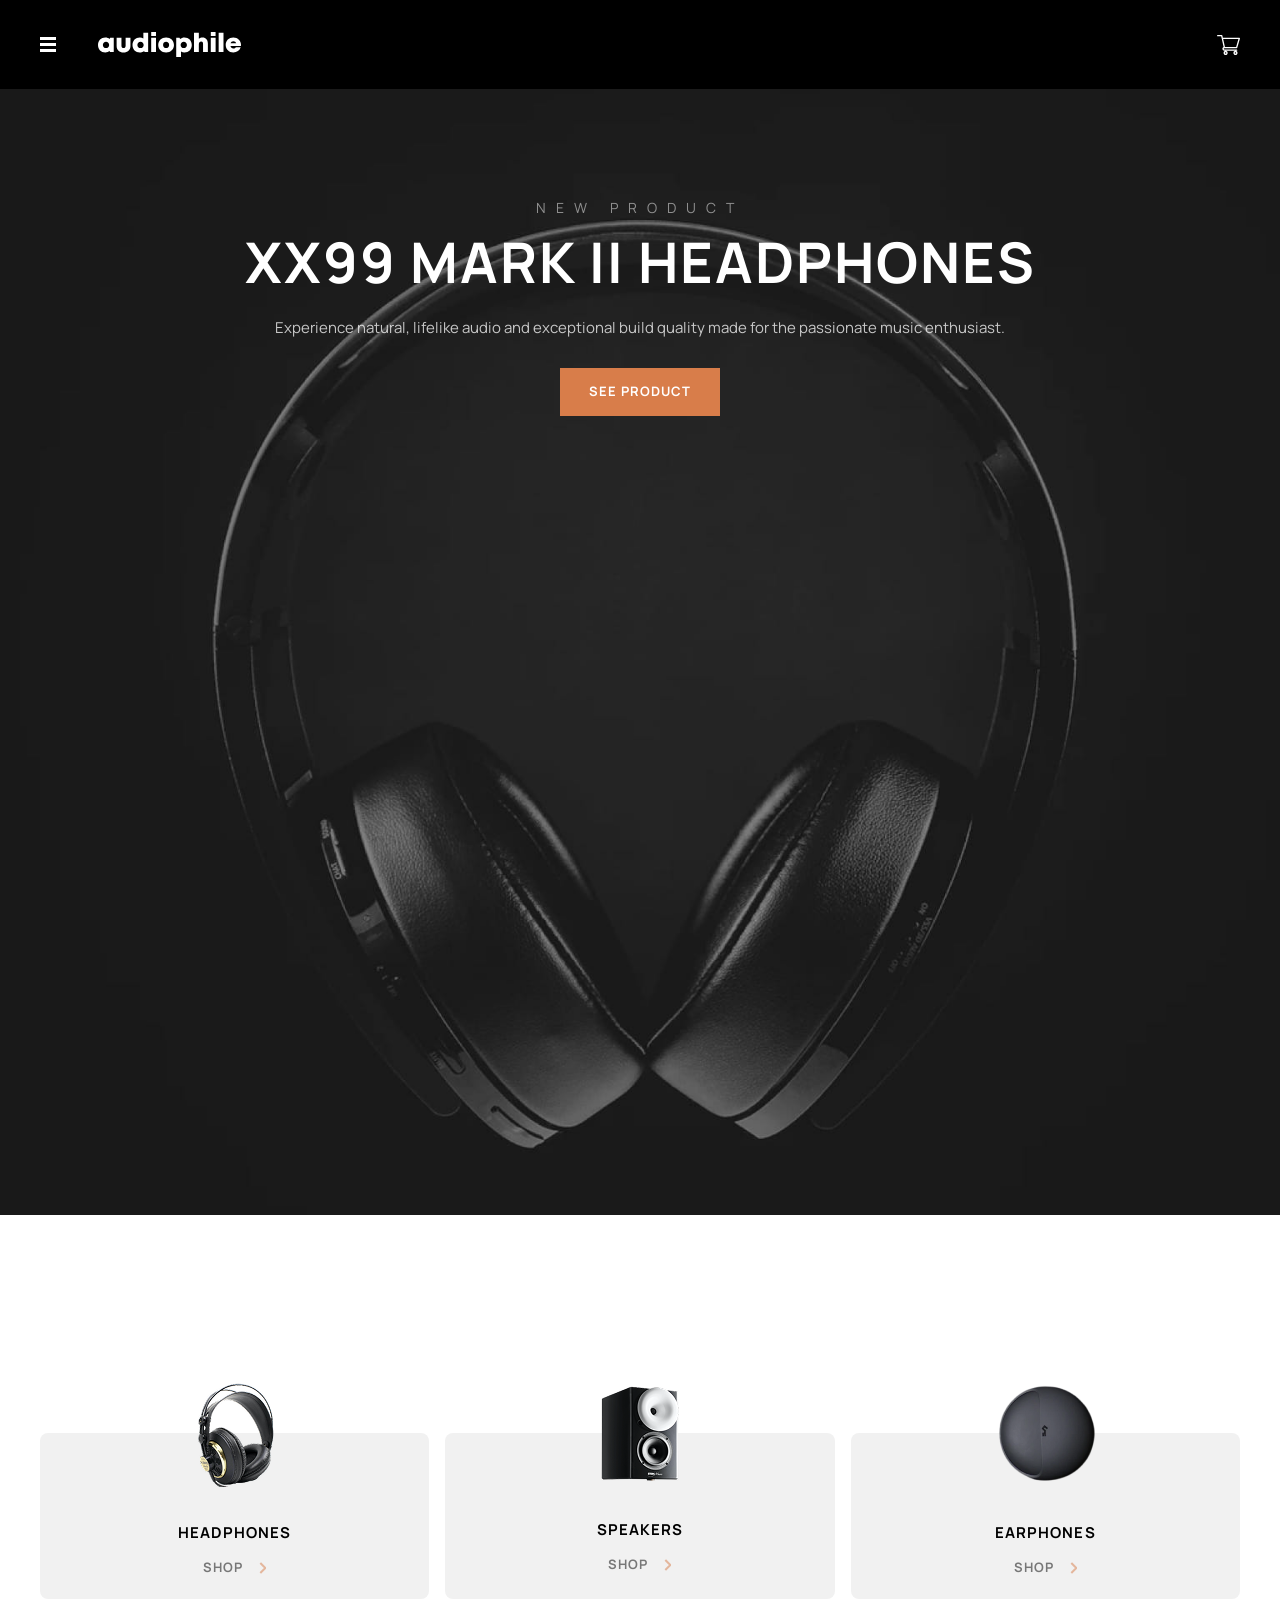
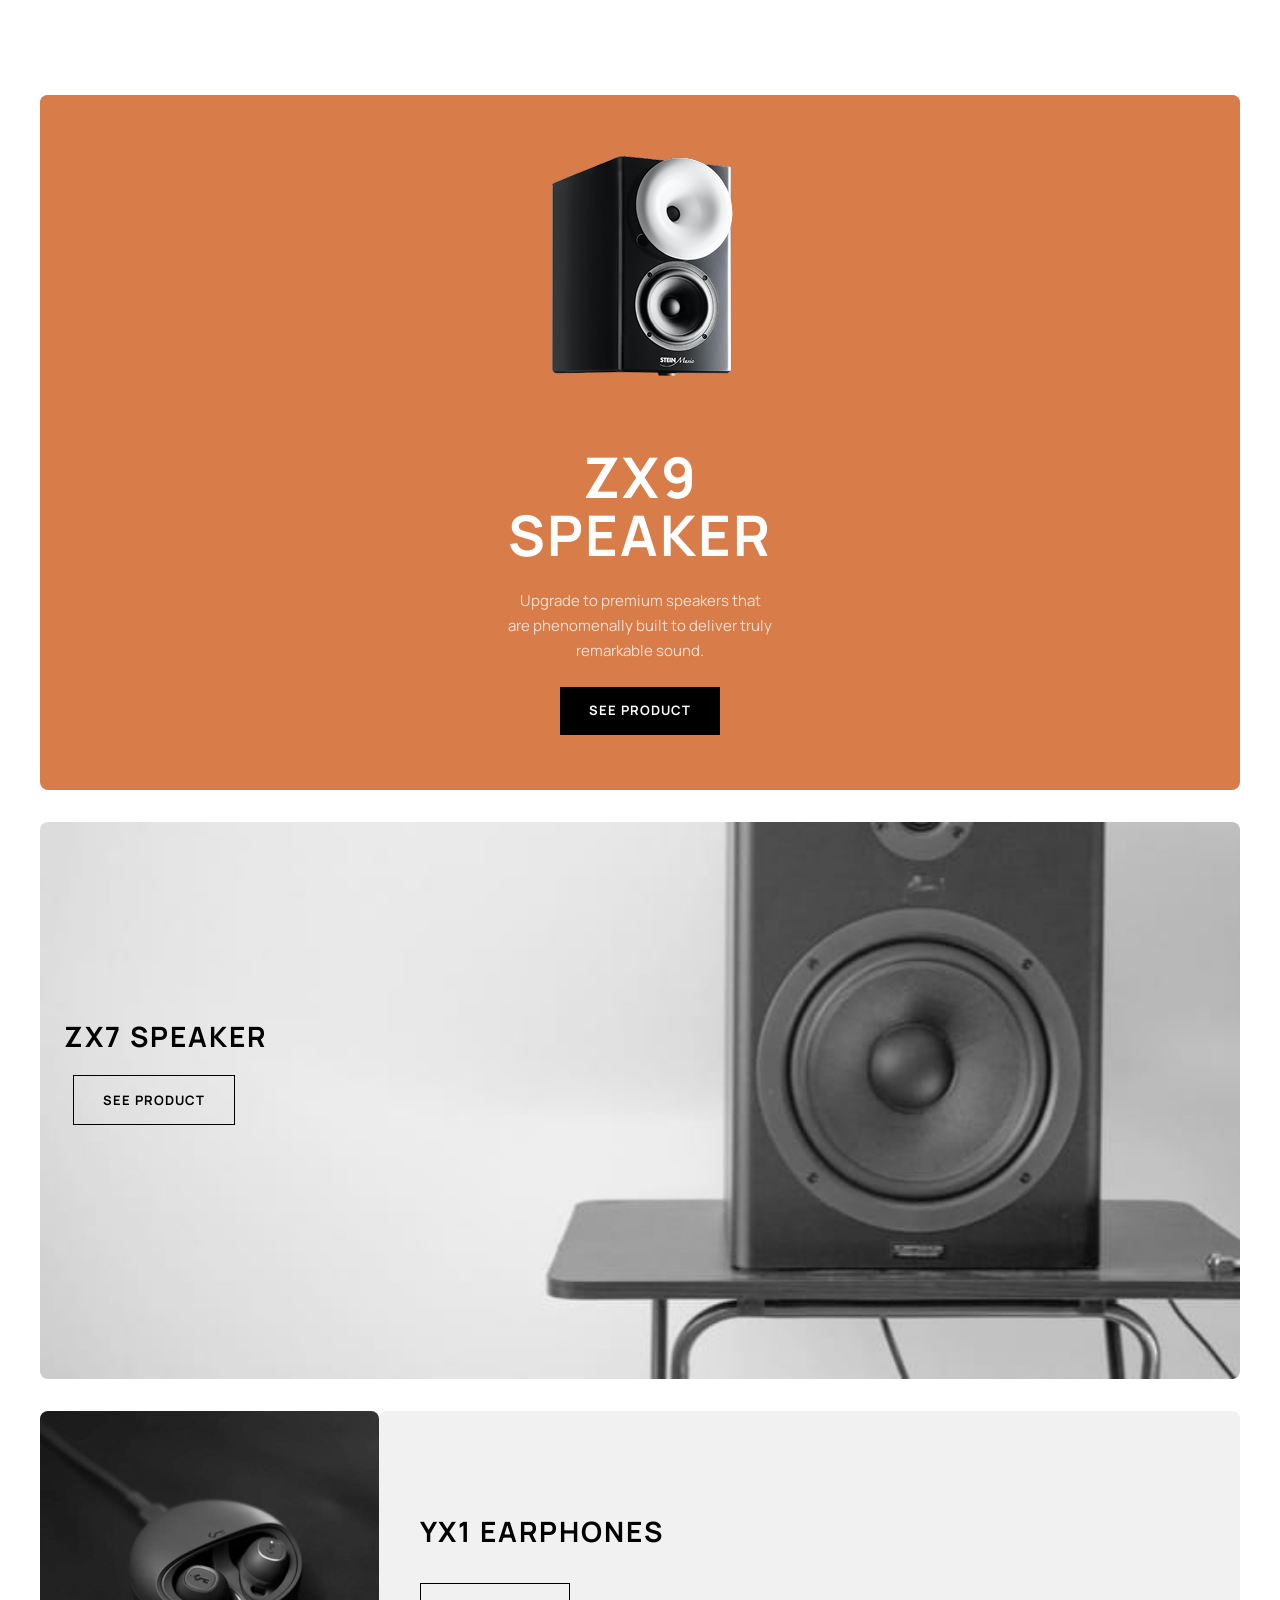
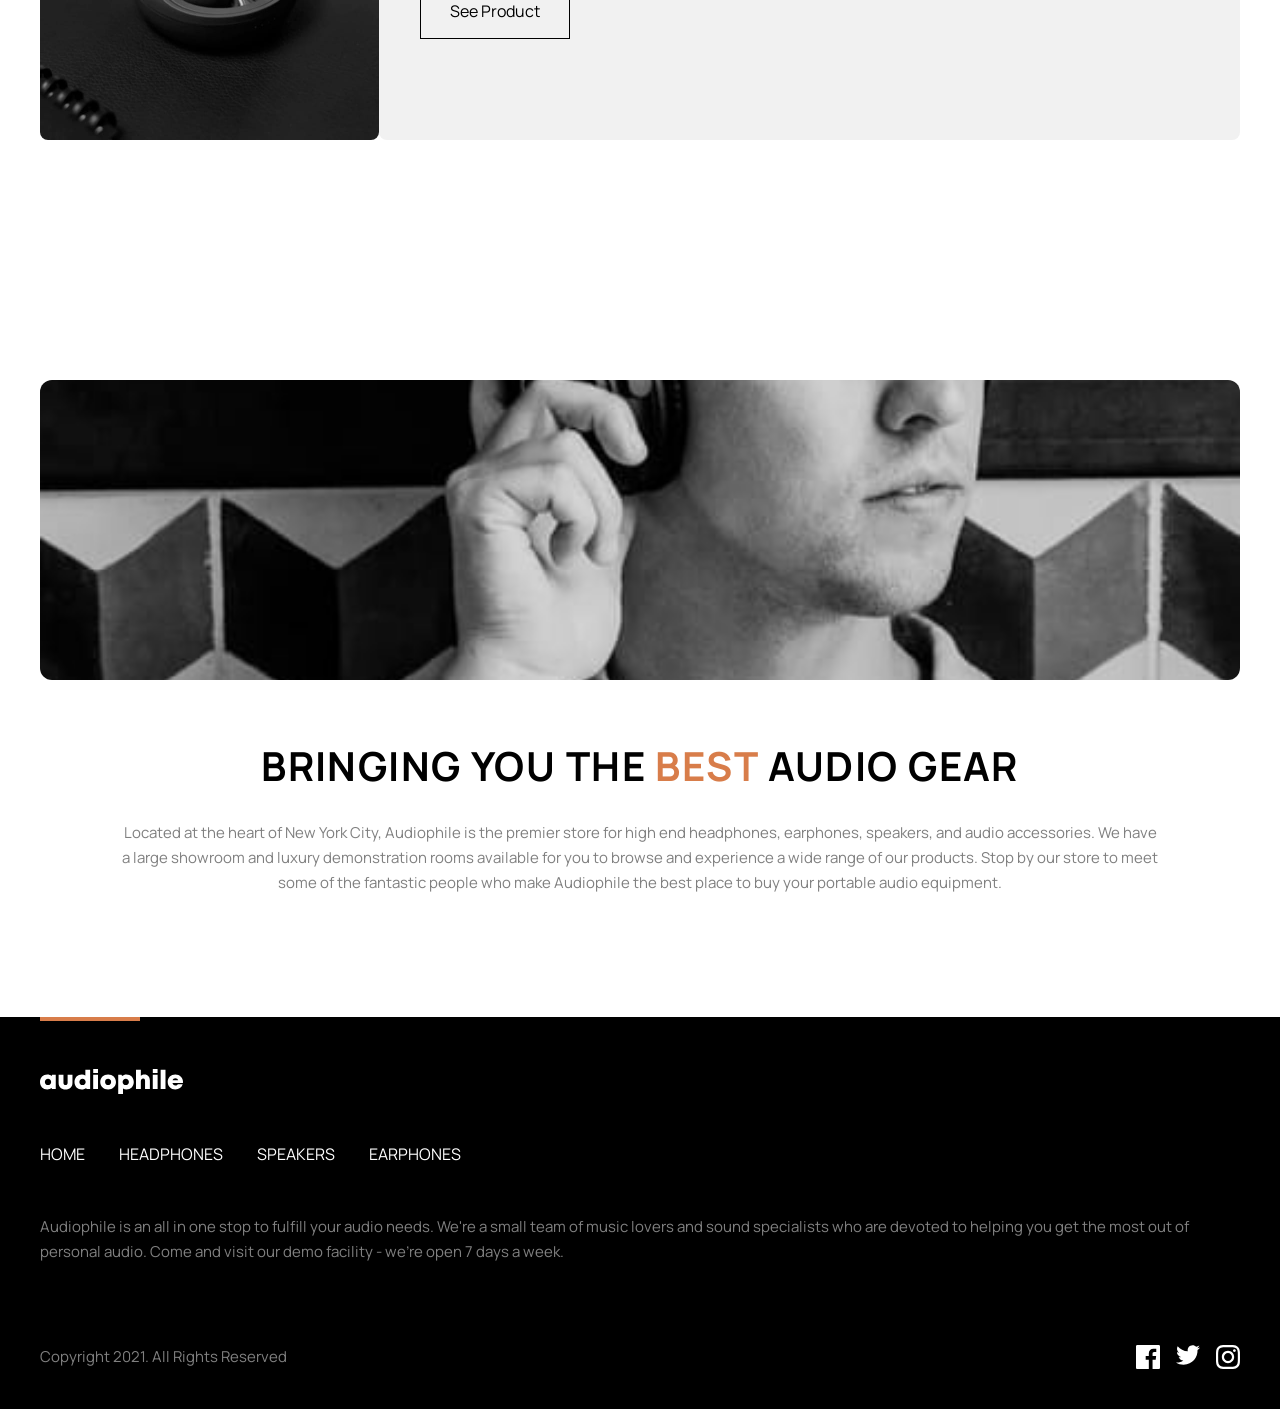
==== commit 944556d5: "update" ====
--- a/index.html
+++ b/index.html
@@ -38,10 +38,10 @@
       <a href="/"><img src="/assets/shared/desktop/logo.svg" alt="Company Logo" /></a>
       <div class="navbar">
         <ul>
-          <li><a href="7">HOME</a></li>
-          <li><a href="/category#Headphones">HEADPHONES</a></li>
-          <li><a href="/category#Speakers">SPEAKERS</a></li>
-          <li><a href="/category#Earphones">EARPHONES</a></li>
+          <li><a href="/">HOME</a></li>
+          <li><a href="/assets/pages/category.html#Headphones">HEADPHONES</a></li>
+          <li><a href="/assets/pages/category.html#Speakers">SPEAKERS</a></li>
+          <li><a href="/assets/pages/category.html#Earphones">EARPHONES</a></li>
         </ul>
       </div>
       <label>
@@ -87,7 +87,7 @@
               <span>TOTAL</span>
               <h3 class="cart-total">$ 5,396</h3>
             </div>
-            <button class="cart-checkoutBtn">CHECKOUT</button>
+            <a href="/assets/pages/checkout.html" class="cart-checkoutBtn">CHECKOUT</a>
           </div>
         </dialog>
       </label>
@@ -101,7 +101,7 @@
         <h1>XX99 MARK II HEADPHONES</h1>
         <p>Experience natural, lifelike audio and exceptional build quality made for the passionate music enthusiast.</p>
 
-        <a href="#">SEE PRODUCT</a>
+        <a href="/assets/pages/product-detail.html#4">SEE PRODUCT</a>
       </div>
     </div>
     <div class="container">
@@ -109,64 +109,71 @@
         <div class="category-item">
           <img src="assets/product-xx99-mark-one-headphones/mobile/image-category-page-preview.png" alt="Headphones Img" />
           <h3>HEADPHONES</h3>
-          <a href="#"
+          <a href="/assets/pages/category.html#Headphones"
             >SHOP <span><img src="assets/shared/mobile/right-arrow.svg" alt="" /></span
           ></a>
         </div>
         <div class="category-item">
           <img src="assets/product-zx9-speaker/mobile/speaker-categoy-bg.png" alt="Speakers Img" />
           <h3>SPEAKERS</h3>
-          <a href="#"
+          <a href="/assets/pages/category.html#Speakers"
             >SHOP <span><img src="assets/shared/mobile/right-arrow.svg" alt="" /></span
           ></a>
         </div>
         <div class="category-item">
           <img src="assets/product-yx1-earphones/mobile/earphones-category-bg.png" alt="Earphones Img" />
           <h3>EARPHONES</h3>
-          <a href="#"
-            >SHOP <span><img src="assets/shared/mobile/right-arrow.svg" alt="" /></span
+          <a href="/assets/pages/category.html#Earphones"
+            >SHOP <span><img src="/assets/shared/mobile/right-arrow.svg" alt="" /></span
           ></a>
         </div>
       </div>
       <div class="products">
         <div class="product">
           <div class="product-zx9">
-            <img class="speaker1-mobile" src="assets/product-zx9-speaker/mobile/speaker-product.png" alt="" />
-            <img class="speaker1-tablet" src="assets/product-zx9-speaker/tablet/speaker-product-tablet.png" alt="" />
-            <img class="speaker1-product-desktop" src="assets/product-zx9-speaker/desktop/speaker1-product-desktop.png" alt="" />
+            <img class="speaker1-mobile" src="/assets/product-zx9-speaker/mobile/speaker-product.png" alt="" />
+            <img class="speaker1-tablet" src="/assets/product-zx9-speaker/tablet/speaker-product-tablet.png" alt="" />
+            <img class="speaker1-product-desktop" src="/assets/product-zx9-speaker/desktop/speaker1-product-desktop.png" alt="" />
           </div>
           <div class="product-zx9-text">
             <h2>ZX9 <br />SPEAKER</h2>
             <p>Upgrade to premium speakers that are phenomenally built to deliver truly remarkable sound.</p>
-            <a href="#">SEE PRODUCT</a>
+            <a href="/assets/pages/product-detail.html#6">SEE PRODUCT</a>
           </div>
         </div>
 
         <div class="product-zx7">
-          <img class="speaker2-mobile" src="assets/home/mobile/image-speaker-zx7.jpg" alt="" />
-          <img class="speaker2-tablet" src="assets/home/tablet/image-speaker-zx7.jpg" alt="" />
-          <img class="speaker2-desktop" src="assets/home/desktop/image-speaker-zx7.jpg" alt="" />
+          <img class="speaker2-mobile" src="/assets/home/mobile/image-speaker-zx7.jpg" alt="" />
+          <img class="speaker2-tablet" src="/assets/home/tablet/image-speaker-zx7.jpg" alt="" />
+          <img class="speaker2-desktop" src="/assets/home/desktop/image-speaker-zx7.jpg" alt="" />
           <div class="product-zx7-text">
             <h3>ZX7 SPEAKER</h3>
-            <a href="#">SEE PRODUCT</a>
+            <a href="/assets/pages/product-detail.html#5">SEE PRODUCT</a>
           </div>
         </div>
         <div class="product-yx1">
-          <img class="earphones-mobile" src="assets/product-yx1-earphones/mobile/image-gallery-2.jpg" alt="" />
-          <img class="earphones-tablet" src="assets/home/tablet/image-earphones-yx1.jpg" alt="" />
-          <img class="earphones-desktop" src="assets/home/desktop/image-earphones-yx1.jpg" alt="" />
+          <img class="earphones-mobile" src="/assets/product-yx1-earphones/mobile/image-gallery-2.jpg" alt="" />
+          <img class="earphones-tablet" src="/assets/home/tablet/image-earphones-yx1.jpg" alt="" />
+          <img class="earphones-desktop" src="/assets/home/desktop/image-earphones-yx1.jpg" alt="" />
           <div class="product-yx1-text">
             <h3>YX1 EARPHONES</h3>
-            <a href="#">See Product</a>
-          </div>
-        </div>
-      </div>
-      <div class="main-content">
-        <img class="content-mobile" src="assets/shared/mobile/image-best-gear.jpg" alt="" />
-        <img class="content-tablet" src="assets/shared/tablet/image-best-gear.jpg" alt="" />
-        <img class="content-desktop" src="assets/shared/desktop/image-best-gear.jpg" alt="" />
+            <a href="/assets/pages/product-detail.html#1">See Product</a>
+          </div>
+        </div>
+      </div>
+      <!-- <div class="main-content">
+        <img class="content-mobile" src="/assets/shared/mobile/image-best-gear.jpg" alt="" />
+        <img class="content-tablet" src="/assets/shared/tablet/image-best-gear.jpg" alt="" />
+        <img class="content-desktop" src="/assets/shared/desktop/image-best-gear.jpg" alt="" />
         <div class="content-text">
           <h3>BRINGING YOU THE <span>BEST</span> <br class="content-tbl-br" />AUDIO GEAR</h3>
+          <p>Located at the heart of New York City, Audiophile is the premier store for high end headphones, earphones, speakers, and audio accessories. We have a large showroom and luxury demonstration rooms available for you to browse and experience a wide range of our products. Stop by our store to meet some of the fantastic people who make Audiophile the best place to buy your portable audio equipment.</p>
+        </div>
+      </div> -->
+      <div class="main-content">
+        <img src="/assets/shared/desktop/image-best-gear.jpg" alt="" />
+        <div class="content-text">
+          <h3>BRINGING YOU THE <span class="mark-orange">BEST</span> AUDIO GEAR</h3>
           <p>Located at the heart of New York City, Audiophile is the premier store for high end headphones, earphones, speakers, and audio accessories. We have a large showroom and luxury demonstration rooms available for you to browse and experience a wide range of our products. Stop by our store to meet some of the fantastic people who make Audiophile the best place to buy your portable audio equipment.</p>
         </div>
       </div>
--- a/assets/css/homepage.css
+++ b/assets/css/homepage.css
@@ -1,8 +1,8 @@
-.container {
+/* .container {
   padding: 0px;
   padding-inline: 24px;
   padding-bottom: 120px;
-}
+} */
 .categories {
   padding-inline: 0px;
 }
@@ -187,7 +187,7 @@
     margin-top: 32px;
   }
 }
-.main-content {
+/* .main-content {
   display: flex;
   flex-direction: column;
   img {
@@ -217,7 +217,7 @@
   span {
     color: goldenrod;
   }
-}
+} */
 .hero-img {
   display: block;
 }
@@ -380,21 +380,21 @@
     padding-block: 101px;
     padding-inline: 41px 53px;
   }
-  .content-text {
+  /* .content-text {
     font-family: Manrope;
     font-weight: 700;
     font-size: 40px;
     line-height: 44px;
     letter-spacing: 1.43px;
-  }
-  .main-content {
+  } */
+  /* .main-content {
     img {
       margin-bottom: 63px;
-    }
-  }
-  .container {
+    } 
+  }*/
+  /* .container {
     padding-bottom: 96px;
-  }
+  } */
   .content-tbl-br {
     display: block;
   }
@@ -475,9 +475,9 @@
     right: auto;
     text-align: left;
   }
-  .container {
+  /* .container {
     padding-inline: 145px;
-  }
+  } */
   .product {
     display: flex;
     flex-direction: row;
@@ -512,14 +512,13 @@
       margin-left: 117px;
     }
   }
-  .main-content {
+  /* .main-content {
     display: flex;
     flex-direction: row-reverse;
     align-items: center;
     justify-content: center;
   }
   .content-text {
-    margin-right: 125px;
     * {
       text-align: left !important;
     }
@@ -530,5 +529,5 @@
       line-height: 44px;
       letter-spacing: 1.43px;
     }
-  }
-}
+  } */
+}
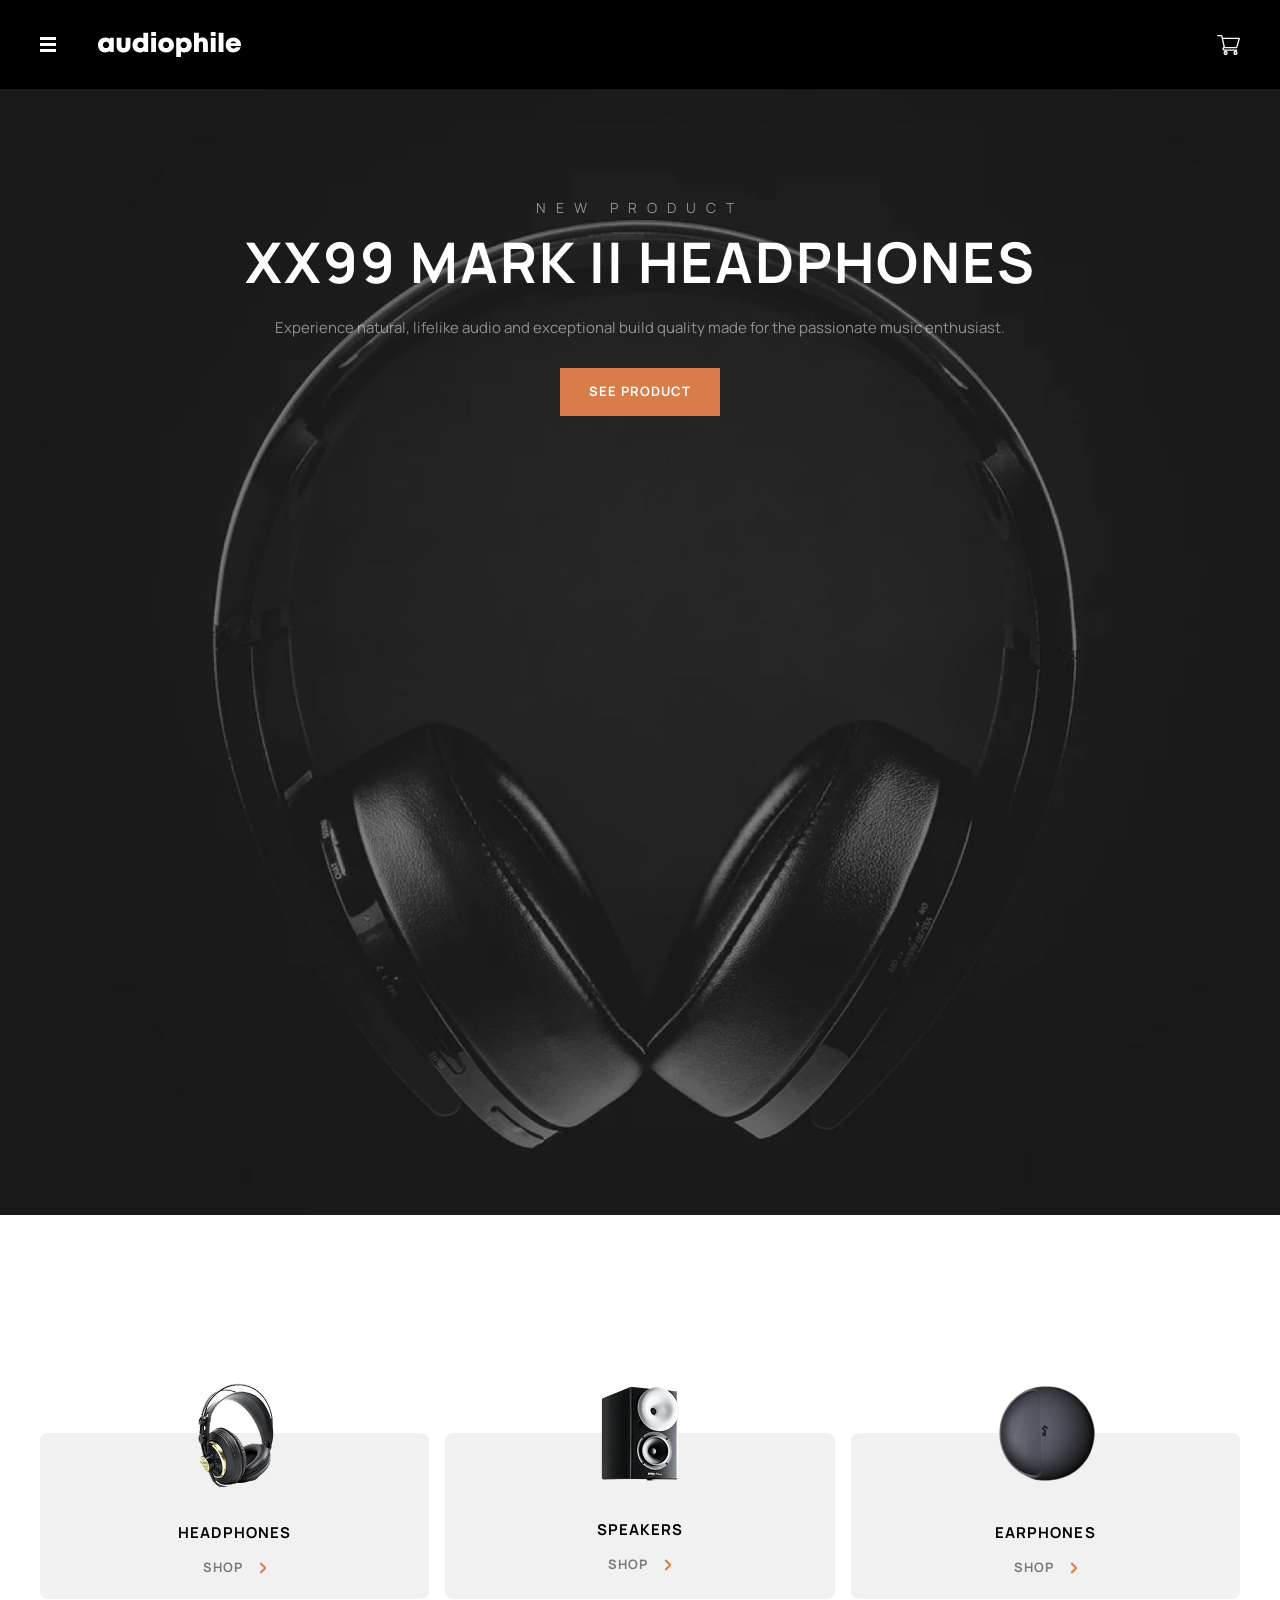
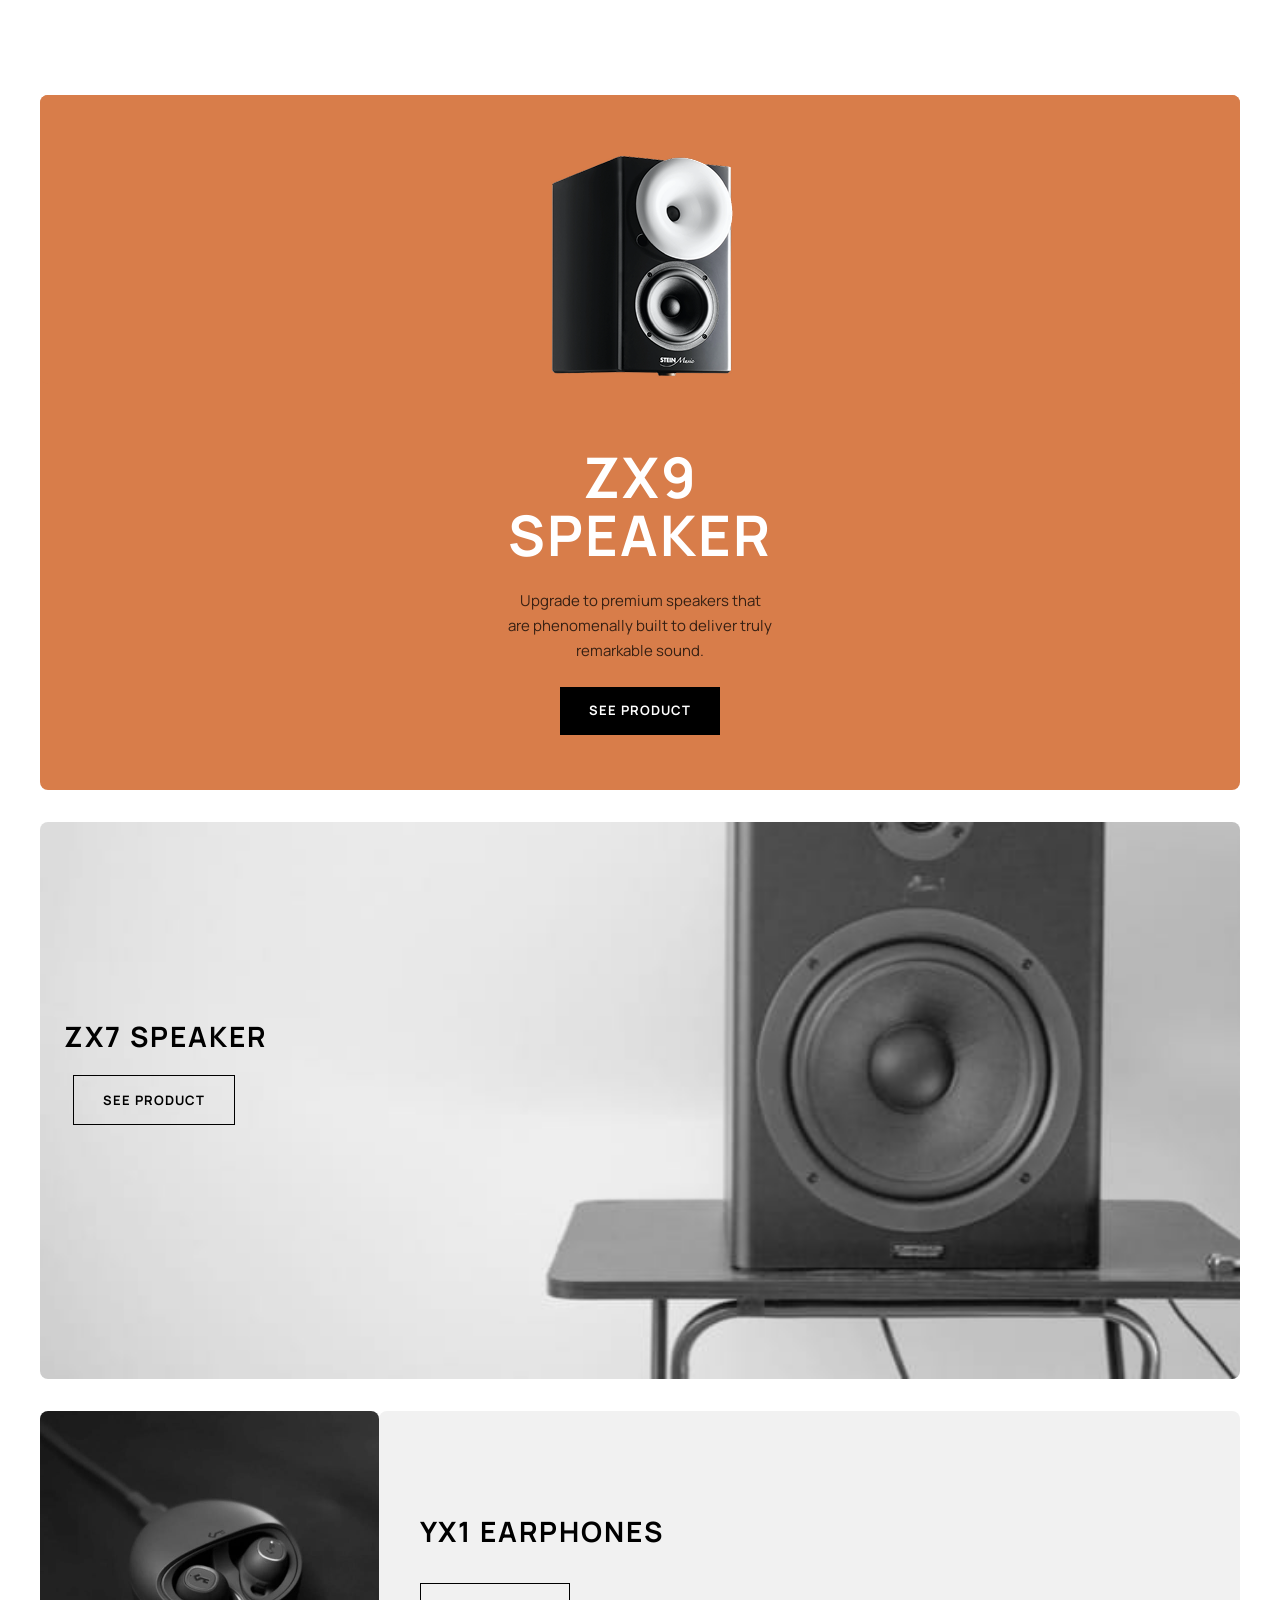
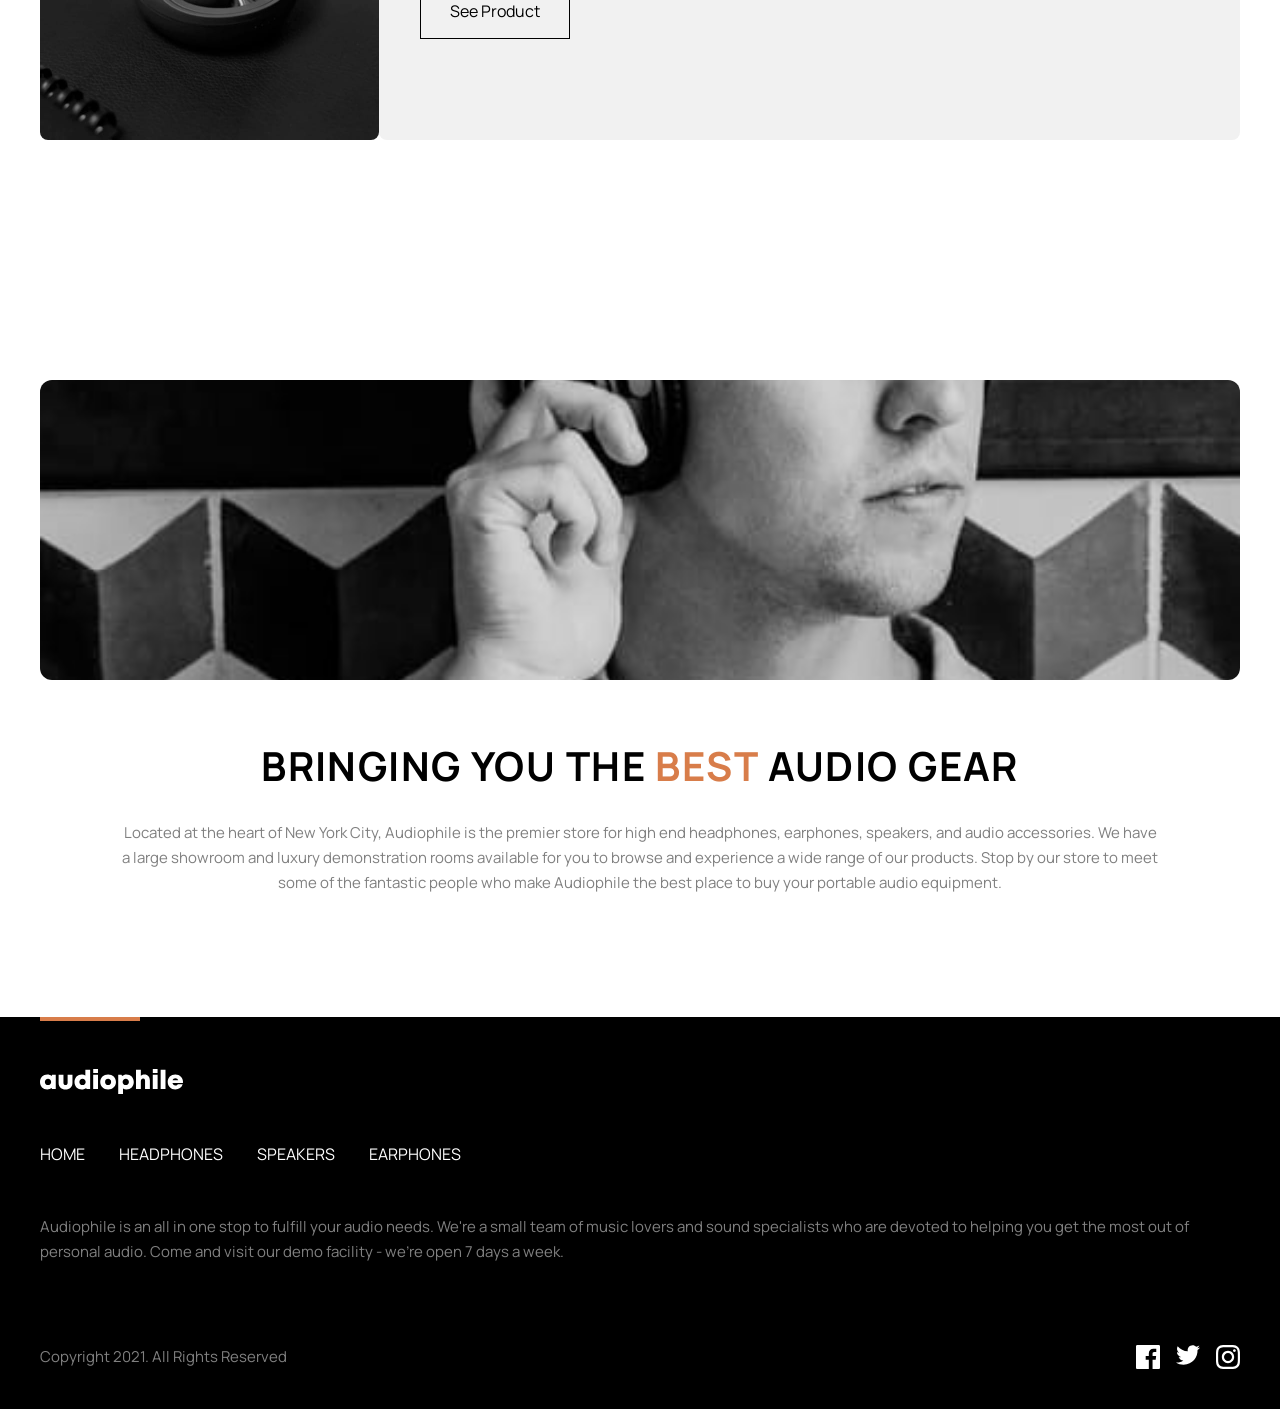
==== commit 912592c2: "checkout javascript tamamlandı iyileştirmeler  yapıldı" ====
--- a/index.html
+++ b/index.html
@@ -1,167 +1,172 @@
 <!DOCTYPE html>
 <html lang="en">
-  <head>
-    <meta charset="UTF-8" />
-    <meta name="viewport" content="width=device-width, initial-scale=1.0" />
-    <title>Figma - Audiophile</title>
-    <link rel="stylesheet" href="assets/css/reset.css" />
-    <link rel="stylesheet" href="assets/css/homepage.css" />
-    <script type="module" src="/assets/js/home.js" defer></script>
-  </head>
-  <body>
-    <div class="header">
-      <div class="hamburger-menu">
-        <label>
-          <input type="checkbox" class="hamburgerMenuInput" />
-          <img src="/assets/shared/mobile/hamburger-icon.svg" alt="Hamburger Menu" />
-        </label>
-        <dialog class="hamburger-menu-container">
-          <div class="categories">
-            <div class="category-item">
-              <img src="/assets/product-xx99-mark-one-headphones/mobile/image-category-page-preview.png" alt="Headphones Img" />
-              <h3>HEADPHONES</h3>
-              <a href="/assets/pages/category.html#Headphones"><span>SHOP</span> <img src="/assets/shared/mobile/right-arrow.svg" alt="Right Arrow" /></a>
+
+<head>
+  <meta charset="UTF-8" />
+  <meta name="viewport" content="width=device-width, initial-scale=1.0" />
+  <title>Figma - Audiophile</title>
+  <link rel="stylesheet" href="assets/css/reset.css" />
+  <link rel="stylesheet" href="assets/css/homepage.css" />
+  <script type="module" src="/assets/js/home.js" defer></script>
+</head>
+
+<body>
+  <div class="header">
+    <div class="hamburger-menu">
+      <label>
+        <input type="checkbox" class="hamburgerMenuInput" />
+        <img src="/assets/shared/mobile/hamburger-icon.svg" alt="Hamburger Menu" />
+      </label>
+      <dialog class="hamburger-menu-container">
+        <div class="categories">
+          <div class="category-item">
+            <img src="/assets/product-xx99-mark-one-headphones/mobile/image-category-page-preview.png"
+              alt="Headphones Img" />
+            <h3>HEADPHONES</h3>
+            <a href="/assets/pages/category.html#Headphones"><span>SHOP</span> <img
+                src="/assets/shared/mobile/right-arrow.svg" alt="Right Arrow" /></a>
+          </div>
+          <div class="category-item">
+            <img src="/assets/shared/mobile/speaker.png" alt="Speakers Img" />
+            <h3>SPEAKERS</h3>
+            <a href="/assets/pages/category.html#Speakers"><span>SHOP</span> <img
+                src="/assets/shared/mobile/right-arrow.svg" alt="Right Arrow" /></a>
+          </div>
+          <div class="category-item">
+            <img src="/assets/shared/mobile/earphones.png" alt="Earphones Img" />
+            <h3>EARPHONES</h3>
+            <a href="/assets/pages/category.html#Earphones"><span>SHOP</span> <img
+                src="/assets/shared/mobile/right-arrow.svg" alt="Right Arrow" /></a>
+          </div>
+        </div>
+      </dialog>
+    </div>
+    <a href="/"><img src="/assets/shared/desktop/logo.svg" alt="Company Logo" /></a>
+    <div class="navbar">
+      <ul>
+        <li><a href="/">HOME</a></li>
+        <li><a href="/assets/pages/category.html#Headphones">HEADPHONES</a></li>
+        <li><a href="/assets/pages/category.html#Speakers">SPEAKERS</a></li>
+        <li><a href="/assets/pages/category.html#Earphones">EARPHONES</a></li>
+      </ul>
+    </div>
+    <label>
+      <input type="checkbox" class="cartInput" />
+      <img src="/assets/shared/desktop/icon-cart.svg" alt="Basket Icon" />
+      <dialog class="cart-dialog">
+        <div class="cart-container">
+          <div class="cart-header">
+            <h2>CART (2)</h2>
+            <button>Remove all</button>
+          </div>
+          <div class="cart-item-list">
+            <div class="cart-item">
+              <figure>
+                <img src="/assets/product-xx99-mark-one-headphones/mobile/image-category-page-preview.png" alt="" />
+              </figure>
+              <div class="cart-item-metadata">
+                <h3>XX99 MK II</h3>
+                <p>$ 2,999</p>
+              </div>
+              <div class="cart-item-count">
+                <button class="cart-item-countDec">-</button>
+                <span>1</span>
+                <button class="cart-item-countInc">+</button>
+              </div>
             </div>
-            <div class="category-item">
-              <img src="/assets/product-xx99-mark-one-headphones/mobile/image-category-page-preview.png" alt="Speakers Img" />
-              <h3>SPEAKERS</h3>
-              <a href="/assets/pages/category.html#Speakers"><span>SHOP</span> <img src="/assets/shared/mobile/right-arrow.svg" alt="Right Arrow" /></a>
+            <div class="cart-item">
+              <figure>
+                <img src="/assets/product-xx99-mark-one-headphones/mobile/image-category-page-preview.png" alt="" />
+              </figure>
+              <div class="cart-item-metadata">
+                <h3>XX99 MK II</h3>
+                <p>$ 2,999</p>
+              </div>
+              <div class="cart-item-count">
+                <button class="cart-item-countDec">-</button>
+                <span>1</span>
+                <button class="cart-item-countInc">+</button>
+              </div>
             </div>
-            <div class="category-item">
-              <img src="/assets/product-xx99-mark-one-headphones/mobile/image-category-page-preview.png" alt="Earphones Img" />
-              <h3>EARPHONES</h3>
-              <a href="/assets/pages/category.html#Earphones"><span>SHOP</span> <img src="/assets/shared/mobile/right-arrow.svg" alt="Right Arrow" /></a>
-            </div>
-          </div>
-        </dialog>
-      </div>
-      <a href="/"><img src="/assets/shared/desktop/logo.svg" alt="Company Logo" /></a>
-      <div class="navbar">
-        <ul>
-          <li><a href="/">HOME</a></li>
-          <li><a href="/assets/pages/category.html#Headphones">HEADPHONES</a></li>
-          <li><a href="/assets/pages/category.html#Speakers">SPEAKERS</a></li>
-          <li><a href="/assets/pages/category.html#Earphones">EARPHONES</a></li>
-        </ul>
-      </div>
-      <label>
-        <input type="checkbox" class="cartInput" />
-        <img src="/assets/shared/desktop/icon-cart.svg" alt="Basket Icon" />
-        <dialog class="cart-dialog">
-          <div class="cart-container">
-            <div class="cart-header">
-              <h2>CART (2)</h2>
-              <button>Remove all</button>
-            </div>
-            <div class="cart-item-list">
-              <div class="cart-item">
-                <figure>
-                  <img src="/assets/product-xx99-mark-one-headphones/mobile/image-category-page-preview.png" alt="" />
-                </figure>
-                <div class="cart-item-metadata">
-                  <h3>XX99 MK II</h3>
-                  <p>$ 2,999</p>
-                </div>
-                <div class="cart-item-count">
-                  <button class="cart-item-countDec">-</button>
-                  <span>1</span>
-                  <button class="cart-item-countInc">+</button>
-                </div>
-              </div>
-              <div class="cart-item">
-                <figure>
-                  <img src="/assets/product-xx99-mark-one-headphones/mobile/image-category-page-preview.png" alt="" />
-                </figure>
-                <div class="cart-item-metadata">
-                  <h3>XX99 MK II</h3>
-                  <p>$ 2,999</p>
-                </div>
-                <div class="cart-item-count">
-                  <button class="cart-item-countDec">-</button>
-                  <span>1</span>
-                  <button class="cart-item-countInc">+</button>
-                </div>
-              </div>
-            </div>
-            <div class="cart-total-content">
-              <span>TOTAL</span>
-              <h3 class="cart-total">$ 5,396</h3>
-            </div>
-            <a href="/assets/pages/checkout.html" class="cart-checkoutBtn">CHECKOUT</a>
-          </div>
-        </dialog>
-      </label>
-    </div>
-    <div class="hero">
-      <img class="hero-img" src="assets/home/mobile/image-header.jpg" alt="Hero Img" />
-      <img class="hero-tablet" src="assets/home/tablet/image-header.jpg" alt="" />
-      <img class="hero-desktop" src="assets/home/desktop/image-hero.jpg" alt="" />
-      <div class="hero-text">
-        <h3>NEW PRODUCT</h3>
-        <h1>XX99 MARK II HEADPHONES</h1>
-        <p>Experience natural, lifelike audio and exceptional build quality made for the passionate music enthusiast.</p>
-
-        <a href="/assets/pages/product-detail.html#4">SEE PRODUCT</a>
-      </div>
-    </div>
-    <div class="container">
-      <div class="categories">
-        <div class="category-item">
-          <img src="assets/product-xx99-mark-one-headphones/mobile/image-category-page-preview.png" alt="Headphones Img" />
-          <h3>HEADPHONES</h3>
-          <a href="/assets/pages/category.html#Headphones"
-            >SHOP <span><img src="assets/shared/mobile/right-arrow.svg" alt="" /></span
-          ></a>
-        </div>
-        <div class="category-item">
-          <img src="assets/product-zx9-speaker/mobile/speaker-categoy-bg.png" alt="Speakers Img" />
-          <h3>SPEAKERS</h3>
-          <a href="/assets/pages/category.html#Speakers"
-            >SHOP <span><img src="assets/shared/mobile/right-arrow.svg" alt="" /></span
-          ></a>
-        </div>
-        <div class="category-item">
-          <img src="assets/product-yx1-earphones/mobile/earphones-category-bg.png" alt="Earphones Img" />
-          <h3>EARPHONES</h3>
-          <a href="/assets/pages/category.html#Earphones"
-            >SHOP <span><img src="/assets/shared/mobile/right-arrow.svg" alt="" /></span
-          ></a>
-        </div>
-      </div>
-      <div class="products">
-        <div class="product">
-          <div class="product-zx9">
-            <img class="speaker1-mobile" src="/assets/product-zx9-speaker/mobile/speaker-product.png" alt="" />
-            <img class="speaker1-tablet" src="/assets/product-zx9-speaker/tablet/speaker-product-tablet.png" alt="" />
-            <img class="speaker1-product-desktop" src="/assets/product-zx9-speaker/desktop/speaker1-product-desktop.png" alt="" />
-          </div>
-          <div class="product-zx9-text">
-            <h2>ZX9 <br />SPEAKER</h2>
-            <p>Upgrade to premium speakers that are phenomenally built to deliver truly remarkable sound.</p>
-            <a href="/assets/pages/product-detail.html#6">SEE PRODUCT</a>
-          </div>
-        </div>
-
-        <div class="product-zx7">
-          <img class="speaker2-mobile" src="/assets/home/mobile/image-speaker-zx7.jpg" alt="" />
-          <img class="speaker2-tablet" src="/assets/home/tablet/image-speaker-zx7.jpg" alt="" />
-          <img class="speaker2-desktop" src="/assets/home/desktop/image-speaker-zx7.jpg" alt="" />
-          <div class="product-zx7-text">
-            <h3>ZX7 SPEAKER</h3>
-            <a href="/assets/pages/product-detail.html#5">SEE PRODUCT</a>
-          </div>
-        </div>
-        <div class="product-yx1">
-          <img class="earphones-mobile" src="/assets/product-yx1-earphones/mobile/image-gallery-2.jpg" alt="" />
-          <img class="earphones-tablet" src="/assets/home/tablet/image-earphones-yx1.jpg" alt="" />
-          <img class="earphones-desktop" src="/assets/home/desktop/image-earphones-yx1.jpg" alt="" />
-          <div class="product-yx1-text">
-            <h3>YX1 EARPHONES</h3>
-            <a href="/assets/pages/product-detail.html#1">See Product</a>
-          </div>
-        </div>
-      </div>
-      <!-- <div class="main-content">
+          </div>
+          <div class="cart-total-content">
+            <span>TOTAL</span>
+            <h3 class="cart-total">$ 5,396</h3>
+          </div>
+          <a href="/assets/pages/checkout.html" class="cart-checkoutBtn">CHECKOUT</a>
+        </div>
+      </dialog>
+    </label>
+  </div>
+  <div class="hero">
+    <img class="hero-img" src="assets/home/mobile/image-header.jpg" alt="Hero Img" />
+    <img class="hero-tablet" src="assets/home/tablet/image-header.jpg" alt="" />
+    <img class="hero-desktop" src="assets/home/desktop/image-hero.jpg" alt="" />
+    <div class="hero-text">
+      <h3>NEW PRODUCT</h3>
+      <h1>XX99 MARK II HEADPHONES</h1>
+      <p>Experience natural, lifelike audio and exceptional build quality made for the passionate music enthusiast.</p>
+
+      <a href="/assets/pages/product-detail.html#4">SEE PRODUCT</a>
+    </div>
+  </div>
+  <div class="container">
+    <div class="categories">
+      <div class="category-item">
+        <img src="assets/product-xx99-mark-one-headphones/mobile/image-category-page-preview.png"
+          alt="Headphones Img" />
+        <h3>HEADPHONES</h3>
+        <a href="/assets/pages/category.html#Headphones">SHOP <span><img src="assets/shared/mobile/right-arrow.svg"
+              alt="" /></span></a>
+      </div>
+      <div class="category-item">
+        <img src="assets/product-zx9-speaker/mobile/speaker-categoy-bg.png" alt="Speakers Img" />
+        <h3>SPEAKERS</h3>
+        <a href="/assets/pages/category.html#Speakers">SHOP <span><img src="assets/shared/mobile/right-arrow.svg"
+              alt="" /></span></a>
+      </div>
+      <div class="category-item">
+        <img src="assets/product-yx1-earphones/mobile/earphones-category-bg.png" alt="Earphones Img" />
+        <h3>EARPHONES</h3>
+        <a href="/assets/pages/category.html#Earphones">SHOP <span><img src="/assets/shared/mobile/right-arrow.svg"
+              alt="" /></span></a>
+      </div>
+    </div>
+    <div class="products">
+      <div class="product">
+        <div class="product-zx9">
+          <img class="speaker1-mobile" src="/assets/product-zx9-speaker/mobile/speaker-product.png" alt="" />
+          <img class="speaker1-tablet" src="/assets/product-zx9-speaker/tablet/speaker-product-tablet.png" alt="" />
+          <img class="speaker1-product-desktop" src="/assets/product-zx9-speaker/desktop/speaker1-product-desktop.png"
+            alt="" />
+        </div>
+        <div class="product-zx9-text">
+          <h2>ZX9 <br />SPEAKER</h2>
+          <p>Upgrade to premium speakers that are phenomenally built to deliver truly remarkable sound.</p>
+          <a href="/assets/pages/product-detail.html#6">SEE PRODUCT</a>
+        </div>
+      </div>
+
+      <div class="product-zx7">
+        <img class="speaker2-mobile" src="/assets/home/mobile/image-speaker-zx7.jpg" alt="" />
+        <img class="speaker2-tablet" src="/assets/home/tablet/image-speaker-zx7.jpg" alt="" />
+        <img class="speaker2-desktop" src="/assets/home/desktop/image-speaker-zx7.jpg" alt="" />
+        <div class="product-zx7-text">
+          <h3>ZX7 SPEAKER</h3>
+          <a href="/assets/pages/product-detail.html#5">SEE PRODUCT</a>
+        </div>
+      </div>
+      <div class="product-yx1">
+        <img class="earphones-mobile" src="/assets/product-yx1-earphones/mobile/image-gallery-2.jpg" alt="" />
+        <img class="earphones-tablet" src="/assets/home/tablet/image-earphones-yx1.jpg" alt="" />
+        <img class="earphones-desktop" src="/assets/home/desktop/image-earphones-yx1.jpg" alt="" />
+        <div class="product-yx1-text">
+          <h3>YX1 EARPHONES</h3>
+          <a href="/assets/pages/product-detail.html#1">See Product</a>
+        </div>
+      </div>
+    </div>
+    <!-- <div class="main-content">
         <img class="content-mobile" src="/assets/shared/mobile/image-best-gear.jpg" alt="" />
         <img class="content-tablet" src="/assets/shared/tablet/image-best-gear.jpg" alt="" />
         <img class="content-desktop" src="/assets/shared/desktop/image-best-gear.jpg" alt="" />
@@ -170,34 +175,40 @@
           <p>Located at the heart of New York City, Audiophile is the premier store for high end headphones, earphones, speakers, and audio accessories. We have a large showroom and luxury demonstration rooms available for you to browse and experience a wide range of our products. Stop by our store to meet some of the fantastic people who make Audiophile the best place to buy your portable audio equipment.</p>
         </div>
       </div> -->
-      <div class="main-content">
-        <img src="/assets/shared/desktop/image-best-gear.jpg" alt="" />
-        <div class="content-text">
-          <h3>BRINGING YOU THE <span class="mark-orange">BEST</span> AUDIO GEAR</h3>
-          <p>Located at the heart of New York City, Audiophile is the premier store for high end headphones, earphones, speakers, and audio accessories. We have a large showroom and luxury demonstration rooms available for you to browse and experience a wide range of our products. Stop by our store to meet some of the fantastic people who make Audiophile the best place to buy your portable audio equipment.</p>
-        </div>
-      </div>
-    </div>
-    <div class="footer">
-      <hr />
-      <a href="/"><img src="/assets/shared/desktop/logo.svg" alt="Company Logo" /></a>
-      <div class="navbar">
-        <ul>
-          <li><a href="/">HOME</a></li>
-          <li>
-            <a href="/assets/pages/category.html#Headphones">HEADPHONES</a>
-          </li>
-          <li><a href="/assets/pages/category.html#Speakers">SPEAKERS</a></li>
-          <li><a href="/assets/pages/category.html#Earphones">EARPHONES</a></li>
-        </ul>
-      </div>
-      <p>Audiophile is an all in one stop to fulfill your audio needs. We're a small team of music lovers and sound specialists who are devoted to helping you get the most out of personal audio. Come and visit our demo facility - we’re open 7 days a week.</p>
-      <p>Copyright 2021. All Rights Reserved</p>
-      <div class="social-media">
-        <a href="#"><img src="/assets/shared/mobile/facebook.svg" alt="facebook icon" /></a>
-        <a href="#"><img src="/assets/shared/mobile/twitter.svg" alt="twitter icon" /></a>
-        <a href="#"><img src="/assets/shared/mobile/instagram.svg" alt="instagram icon" /></a>
-      </div>
-    </div>
-  </body>
-</html>
+    <div class="main-content">
+      <img src="/assets/shared/desktop/image-best-gear.jpg" alt="" />
+      <div class="content-text">
+        <h3>BRINGING YOU THE <span class="mark-orange">BEST</span> AUDIO GEAR</h3>
+        <p>Located at the heart of New York City, Audiophile is the premier store for high end headphones, earphones,
+          speakers, and audio accessories. We have a large showroom and luxury demonstration rooms available for you to
+          browse and experience a wide range of our products. Stop by our store to meet some of the fantastic people who
+          make Audiophile the best place to buy your portable audio equipment.</p>
+      </div>
+    </div>
+  </div>
+  <div class="footer">
+    <hr />
+    <a href="/"><img src="/assets/shared/desktop/logo.svg" alt="Company Logo" /></a>
+    <div class="navbar">
+      <ul>
+        <li><a href="/">HOME</a></li>
+        <li>
+          <a href="/assets/pages/category.html#Headphones">HEADPHONES</a>
+        </li>
+        <li><a href="/assets/pages/category.html#Speakers">SPEAKERS</a></li>
+        <li><a href="/assets/pages/category.html#Earphones">EARPHONES</a></li>
+      </ul>
+    </div>
+    <p>Audiophile is an all in one stop to fulfill your audio needs. We're a small team of music lovers and sound
+      specialists who are devoted to helping you get the most out of personal audio. Come and visit our demo facility -
+      we’re open 7 days a week.</p>
+    <p>Copyright 2021. All Rights Reserved</p>
+    <div class="social-media">
+      <a href="#"><img src="/assets/shared/mobile/facebook.svg" alt="facebook icon" /></a>
+      <a href="#"><img src="/assets/shared/mobile/twitter.svg" alt="twitter icon" /></a>
+      <a href="#"><img src="/assets/shared/mobile/instagram.svg" alt="instagram icon" /></a>
+    </div>
+  </div>
+</body>
+
+</html>
--- a/assets/css/homepage.css
+++ b/assets/css/homepage.css
@@ -27,7 +27,7 @@
     letter-spacing: 10px;
     text-align: center;
     margin-bottom: 16px;
-    opacity: 0.5;
+    color: #FFFFFF80;
   }
   h1 {
     font-family: Manrope;
@@ -46,7 +46,7 @@
     letter-spacing: 0px;
     text-align: center;
     margin-bottom: 28px;
-    opacity: 0.75;
+    color: #FFFFFF80;
   }
   a {
     padding: 15px 29px;
@@ -64,9 +64,10 @@
 .category-item {
   border-radius: 8px;
   a {
-    opacity: 0.5;
+    color: #00000080;
     span {
       opacity: 1;
+      color: #000000;
     }
   }
 }
@@ -121,7 +122,7 @@
     line-height: 25px;
     letter-spacing: 0px;
     text-align: center;
-    opacity: 0.75;
+    color: rgba(0, 0, 0, 0.75);
   }
 }
 
@@ -498,7 +499,7 @@
     }
     p {
       margin-bottom: 40px;
-      opacity: 0.75;
+      color: rgba(0, 0, 0, 0.75);
     }
     a {
       text-decoration: none;
